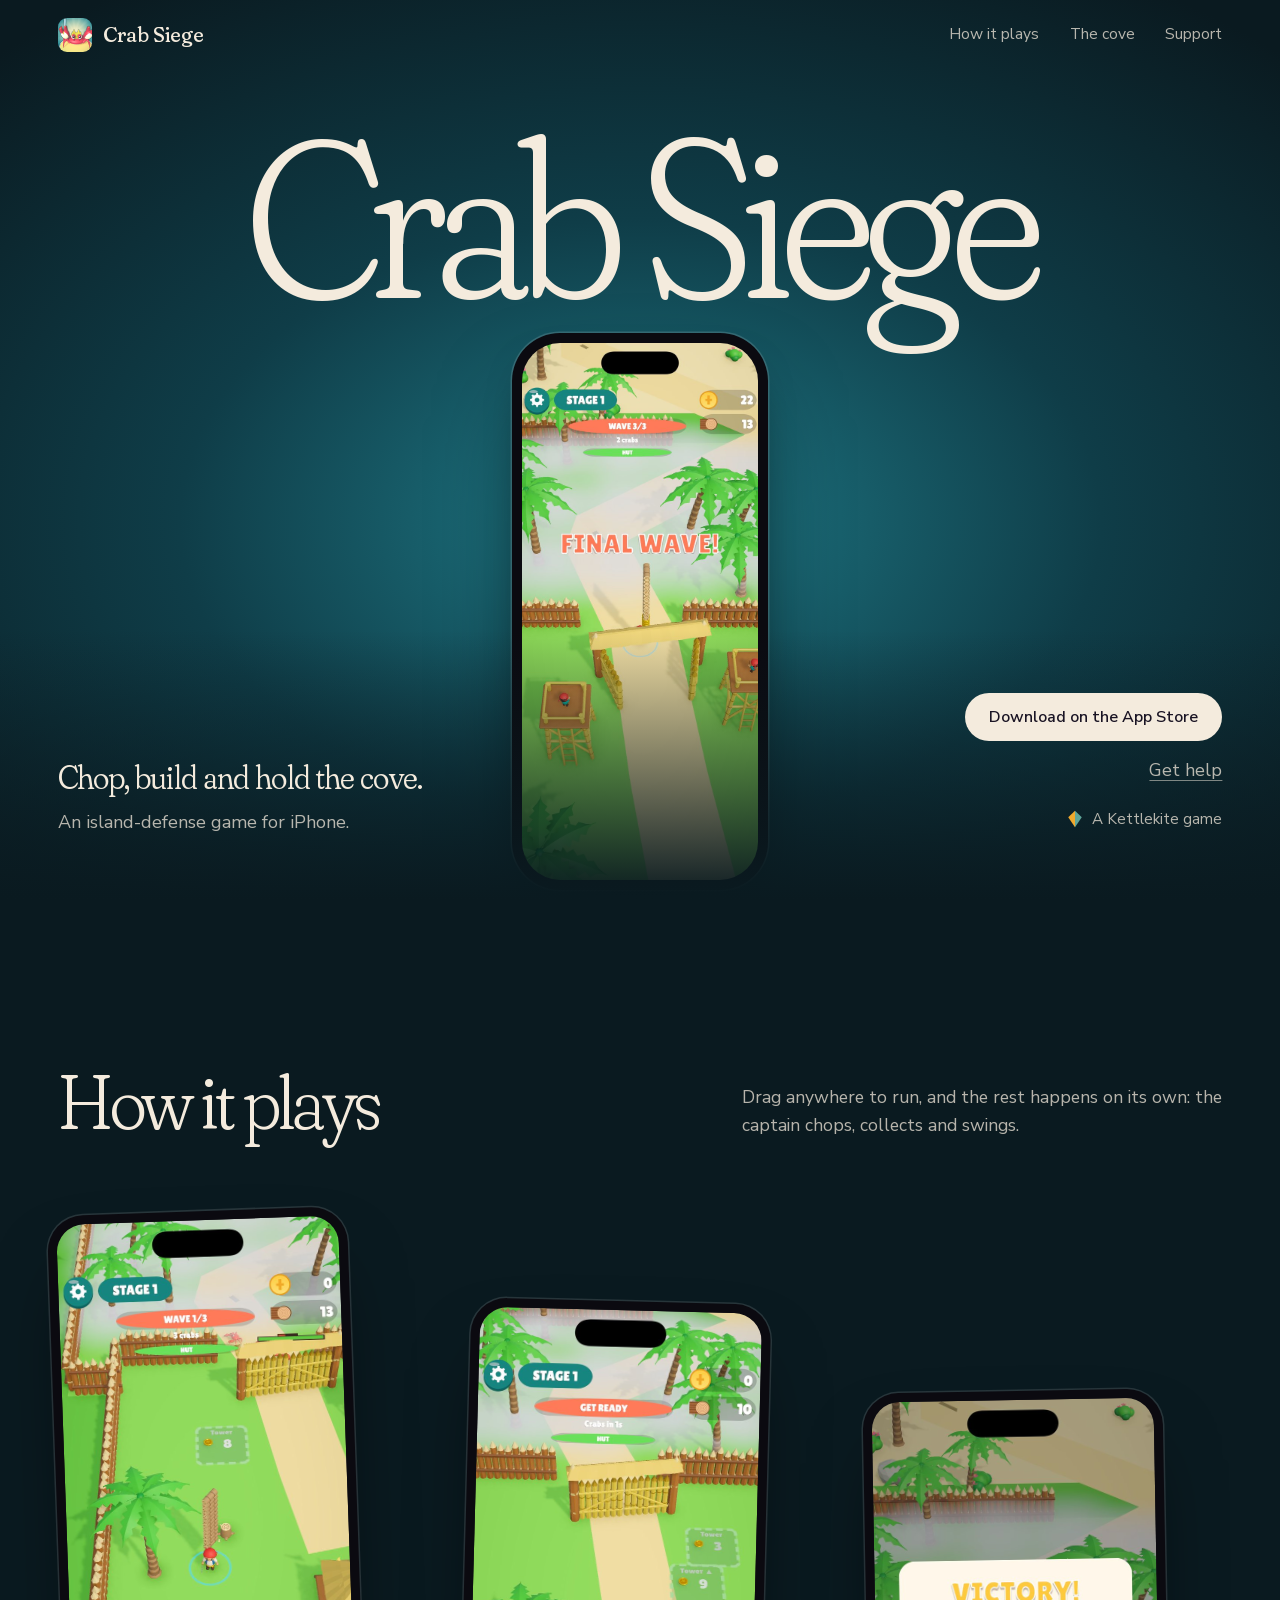
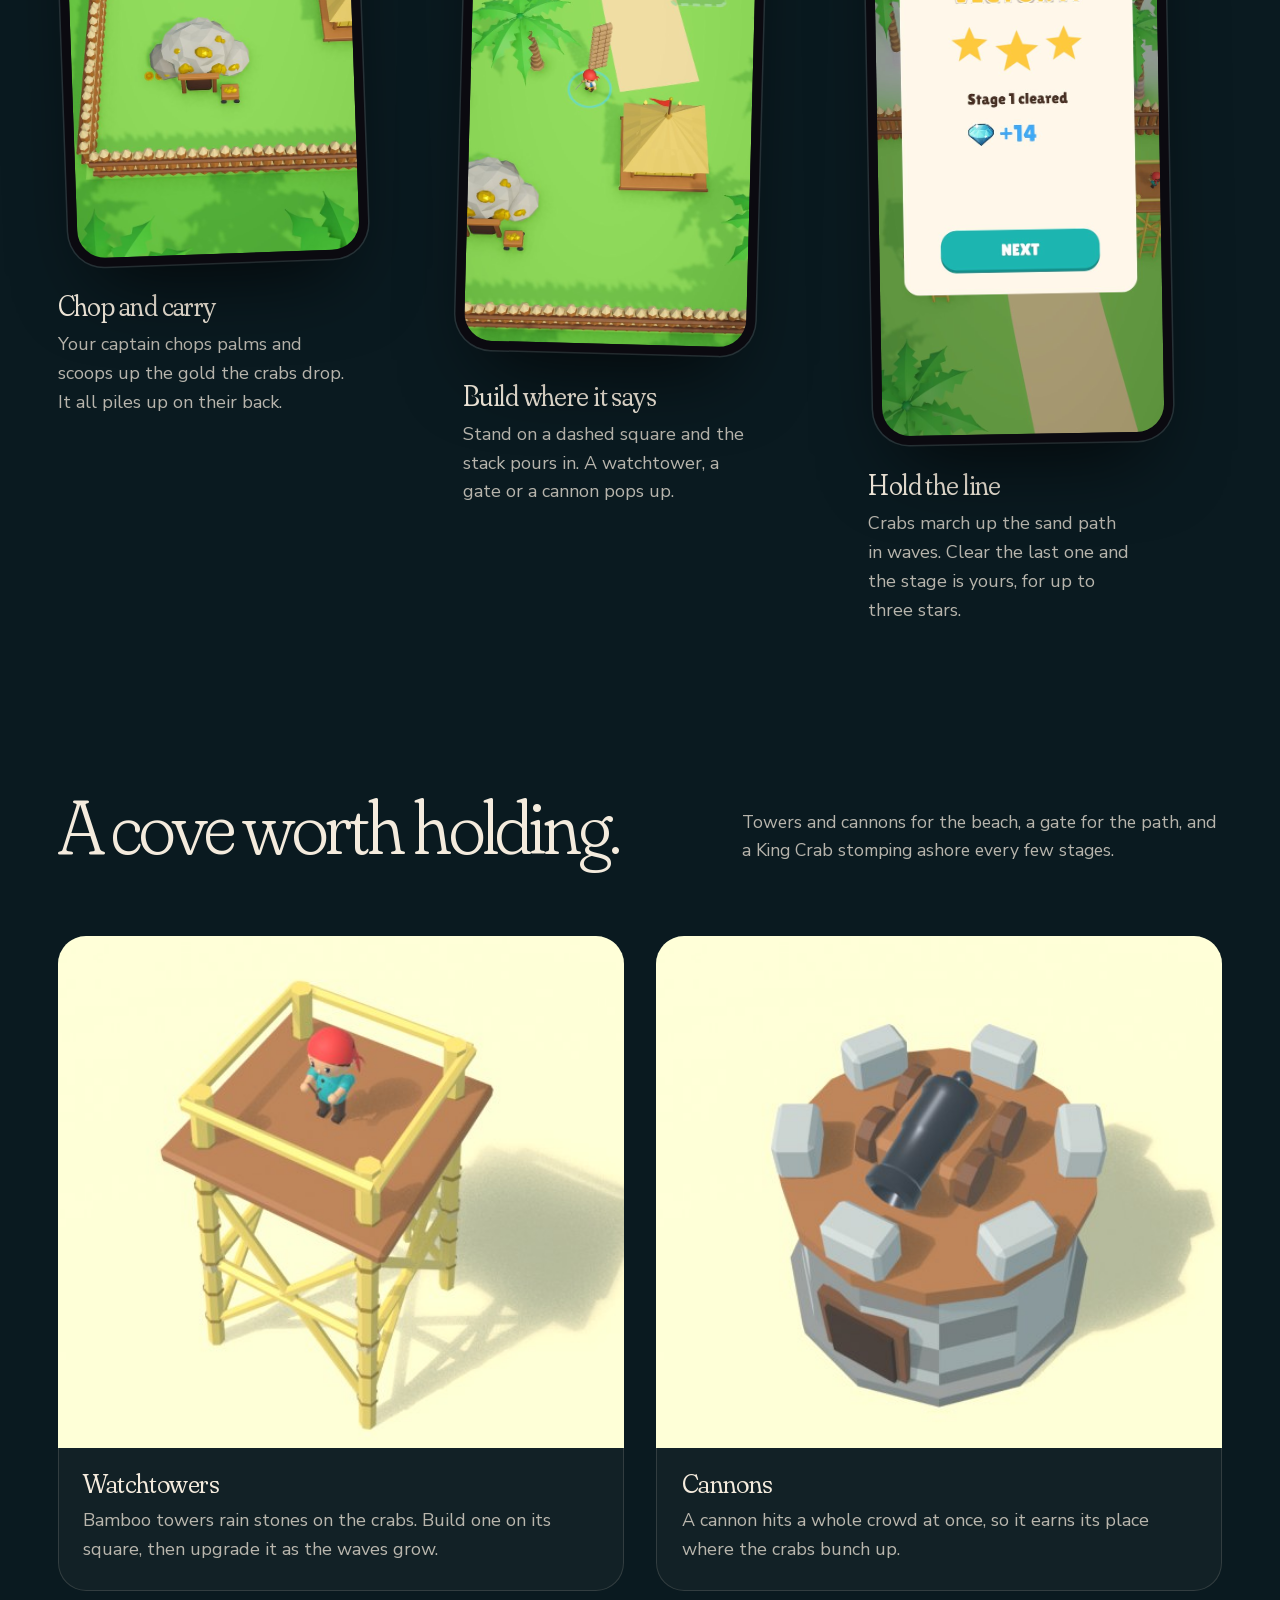
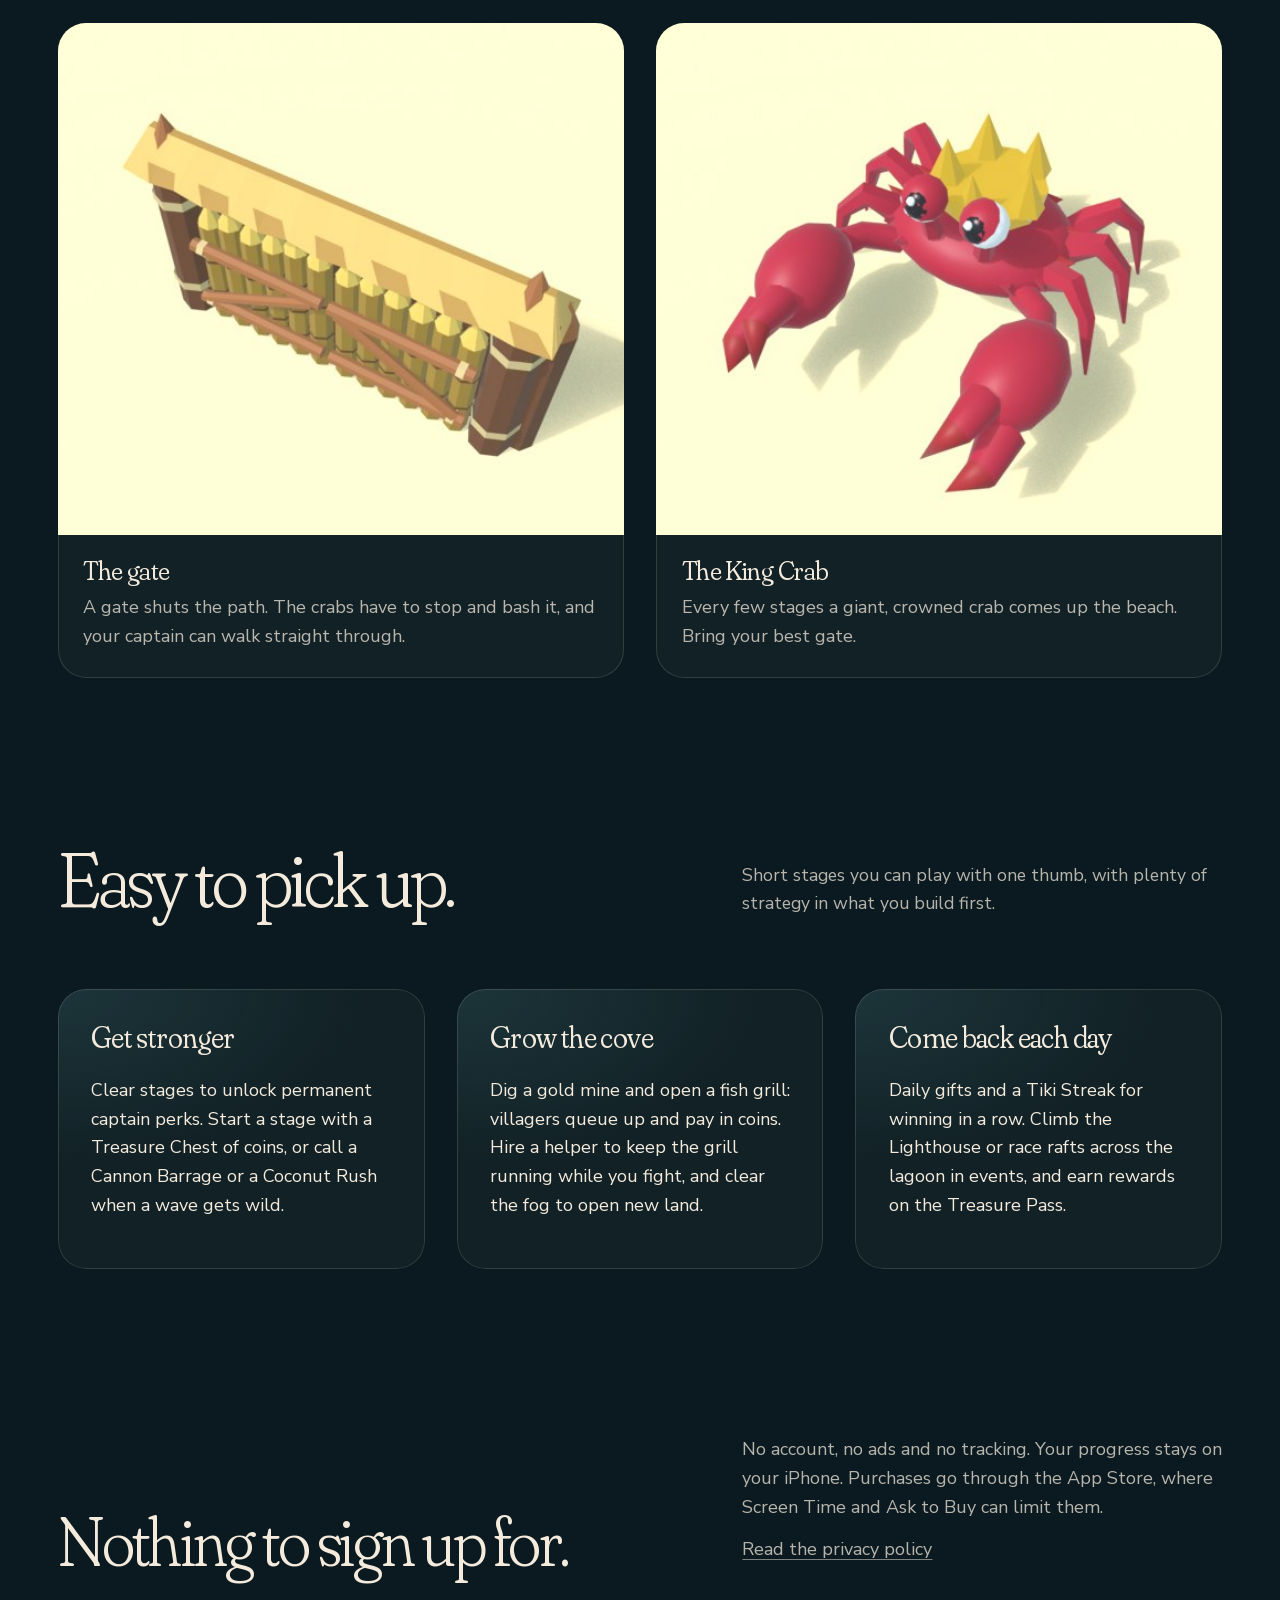
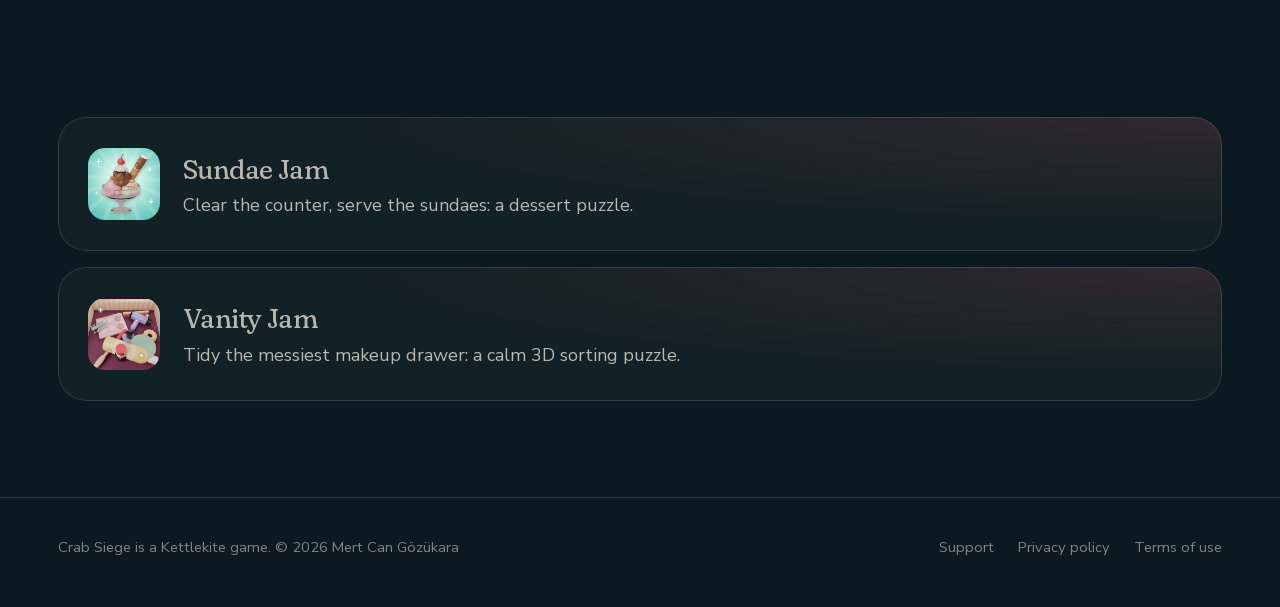
==== index.html @ c0cee67f "Crab Siege site Product page, support, privacy (Data Not Collected), terms (events and rivals, Treas" ====
<!doctype html>
<html lang="en">
<head>
<meta charset="utf-8">
<meta name="viewport" content="width=device-width, initial-scale=1, viewport-fit=cover">
<title>Crab Siege: Island Defense</title>
<meta name="description" content="Chop palms, stack gold and raise towers, gates and cannons to hold your cove against the crabs: an island-defense game for iPhone, by Kettlekite.">
<meta name="theme-color" content="#0a1a20">
<meta property="og:title" content="Crab Siege: Island Defense">
<meta property="og:description" content="Chop, build and hold the cove: an island-defense game for iPhone.">
<meta property="og:image" content="https://crabsiege.kettlekite.com/assets/media/og.jpg">
<meta name="twitter:card" content="summary_large_image">
<link rel="icon" href="/assets/icon.png" type="image/png">
<link rel="apple-touch-icon" href="/assets/icon.png">
<link rel="preload" href="/assets/fonts/fraunces-latin.woff2" as="font" type="font/woff2" crossorigin>
<link rel="stylesheet" href="/assets/fonts/fonts.css">
<link rel="stylesheet" href="/assets/kk.css">
<link rel="stylesheet" href="/assets/game.css">
<link rel="stylesheet" href="/assets/theme.css">
<style>
  /* the game's captures already carry the Dynamic Island, so the frame draws none of its own */
  .phone::before { display: none; }
  /* two sister games in one block */
  .sisters { display: grid; gap: 1rem; margin: clamp(5rem, 11vw, 9rem) 0 clamp(4rem, 8vw, 6rem); }
  .sisters .sister { margin: 0; }
</style>
</head>
<body>
<header class="bar">
  <a class="brand" href="/"><img src="/assets/icon.png" alt="" width="34" height="34">Crab Siege</a>
  <nav class="nav" aria-label="Site">
    <a href="#how">How it plays</a>
    <a href="#cove">The cove</a>
    <a href="/support">Support</a>
  </nav>
</header>

<main>
  <section class="g-hero">
    <h1 class="g-name">Crab Siege</h1>
    <div class="g-device"><div class="phone"><img src="/assets/media/hero.jpg" width="660" height="1435" alt="Stage 1 of Crab Siege: the final wave announced above a gate on the sand path, with a bamboo watchtower on each side."></div></div>
    <div class="g-copy wrap">
      <div>
        <p class="g-lede">Chop, build and hold the cove.</p>
        <p class="g-sub">An island-defense game for iPhone.</p>
      </div>
      <div class="g-cta">
        <div class="actions"><a class="btn solid" href="https://apps.apple.com/app/id6828224819">Download on the App Store</a></div>
        <a class="help" href="/support">Get help</a><br>
        <a class="studio-mark" href="https://kettlekite.com"><svg viewBox="0 0 64 64" aria-hidden="true"><path d="M32 3 L56 26 L32 61 Z" fill="#5fa59a"/><path d="M32 3 L8 26 L32 61 Z" fill="#f0a92e"/></svg>A Kettlekite game</a>
      </div>
    </div>
  </section>

  <section class="g-section wrap" id="how" aria-labelledby="how-title">
    <div class="g-head rise">
      <h2 id="how-title">How it plays</h2>
      <p>Drag anywhere to run, and the rest happens on its own: the captain chops, collects and swings.</p>
    </div>
    <ol class="beats">
      <li class="beat rise" style="--tilt:-2deg"><div class="shot"><img src="/assets/media/chop.jpg" alt="Stage 1: the captain beside a palm tree, a gold mine and a thatched hut." loading="lazy"></div>
        <h3>Chop and carry</h3><p>Your captain chops palms and scoops up the gold the crabs drop. It all piles up on their back.</p></li>
      <li class="beat rise" style="--tilt:1.5deg"><div class="shot"><img src="/assets/media/build.jpg" alt="Stage 1 before the first wave: a gate across the sand path and two dashed squares marked Tower, each with its price." loading="lazy"></div>
        <h3>Build where it says</h3><p>Stand on a dashed square and the stack pours in. A watchtower, a gate or a cannon pops up.</p></li>
      <li class="beat rise" style="--tilt:-1deg"><div class="shot"><img src="/assets/media/win.jpg" alt="Victory card: three stars, Stage 1 cleared, and the gems earned." loading="lazy"></div>
        <h3>Hold the line</h3><p>Crabs march up the sand path in waves. Clear the last one and the stage is yours, for up to three stars.</p></li>
    </ol>
  </section>

  <section class="g-section wrap" id="cove" aria-labelledby="cove-title">
    <div class="g-head rise">
      <h2 id="cove-title">A cove worth holding.</h2>
      <p>Towers and cannons for the beach, a gate for the path, and a King Crab stomping ashore every few stages.</p>
    </div>
    <div class="tricks">
      <article class="trick rise"><img src="/assets/media/watchtower.jpg" alt="A bamboo watchtower with the captain on its platform." width="512" height="512" loading="lazy">
        <div><h3>Watchtowers</h3><p>Bamboo towers rain stones on the crabs. Build one on its square, then upgrade it as the waves grow.</p></div></article>
      <article class="trick rise"><img src="/assets/media/cannon.jpg" alt="A round stone tower with a black cannon on top." width="512" height="512" loading="lazy">
        <div><h3>Cannons</h3><p>A cannon hits a whole crowd at once, so it earns its place where the crabs bunch up.</p></div></article>
      <article class="trick rise"><img src="/assets/media/gate.jpg" alt="A bamboo gate with a thatched top." width="512" height="512" loading="lazy">
        <div><h3>The gate</h3><p>A gate shuts the path. The crabs have to stop and bash it, and your captain can walk straight through.</p></div></article>
      <article class="trick rise"><img src="/assets/media/kingcrab.jpg" alt="A giant red crab with a golden crown and two huge claws." width="512" height="512" loading="lazy">
        <div><h3>The King Crab</h3><p>Every few stages a giant, crowned crab comes up the beach. Bring your best gate.</p></div></article>
    </div>
  </section>

  <section class="g-section wrap" aria-labelledby="more-title">
    <div class="g-head rise">
      <h2 id="more-title">Easy to pick up.</h2>
      <p>Short stages you can play with one thumb, with plenty of strategy in what you build first.</p>
    </div>
    <div class="shelf">
      <section class="rise" aria-labelledby="more-strong"><h3 id="more-strong">Get stronger</h3>
        <p>Clear stages to unlock permanent captain perks. Start a stage with a Treasure Chest of coins, or call a Cannon Barrage or a Coconut Rush when a wave gets wild.</p></section>
      <section class="rise" aria-labelledby="more-grow"><h3 id="more-grow">Grow the cove</h3>
        <p>Dig a gold mine and open a fish grill: villagers queue up and pay in coins. Hire a helper to keep the grill running while you fight, and clear the fog to open new land.</p></section>
      <section class="rise" aria-labelledby="more-back"><h3 id="more-back">Come back each day</h3>
        <p>Daily gifts and a Tiki Streak for winning in a row. Climb the Lighthouse or race rafts across the lagoon in events, and earn rewards on the Treasure Pass.</p></section>
    </div>
  </section>

  <section class="g-section wrap" aria-labelledby="calm-title">
    <div class="calm rise">
      <h2 id="calm-title">Nothing to sign up for.</h2>
      <div>
        <p>No account, no ads and no tracking. Your progress stays on your iPhone. Purchases go through the App Store, where Screen Time and Ask to Buy can limit them.</p>
        <p><a href="/privacy">Read the privacy policy</a></p>
      </div>
    </div>
    <div class="sisters">
      <a class="sister rise" href="https://sundaejam.kettlekite.com">
        <img src="/assets/media/sundae-icon.png" alt="" width="72" height="72">
        <span><strong>Sundae Jam</strong><span>Clear the counter, serve the sundaes: a dessert puzzle.</span></span>
      </a>
      <a class="sister rise" href="https://vanityjam.kettlekite.com">
        <img src="/assets/media/vanity-icon.png" alt="" width="72" height="72">
        <span><strong>Vanity Jam</strong><span>Tidy the messiest makeup drawer: a calm 3D sorting puzzle.</span></span>
      </a>
    </div>
  </section>
</main>

<footer class="foot">
  <div class="wrap">
    <p>Crab Siege is a <a href="https://kettlekite.com">Kettlekite</a> game. © 2026 Mert Can Gözükara</p>
    <ul>
      <li><a href="/support">Support</a></li>
      <li><a href="/privacy">Privacy policy</a></li>
      <li><a href="/terms">Terms of use</a></li>
    </ul>
  </div>
</footer>
<script src="/assets/game.js" defer></script>
</body>
</html>
---- assets/fonts/fonts.css ----
/* Fraunces and Nunito Sans (SIL Open Font License 1.1), self-hosted so no visitor request leaves kettlekite.com. */
@font-face { font-family: "Fraunces"; font-style: normal; font-weight: 100 900; font-display: swap; src: url("/assets/fonts/fraunces-latin-ext.woff2") format("woff2"); unicode-range: U+0100-02BA, U+02BD-02C5, U+02C7-02CC, U+02CE-02D7, U+02DD-02FF, U+0304, U+0308, U+0329, U+1D00-1DBF, U+1E00-1E9F, U+1EF2-1EFF, U+2020, U+20A0-20AB, U+20AD-20C4, U+2113, U+2C60-2C7F, U+A720-A7FF; }
@font-face { font-family: "Fraunces"; font-style: normal; font-weight: 100 900; font-display: swap; src: url("/assets/fonts/fraunces-latin.woff2") format("woff2"); unicode-range: U+0000-00FF, U+0131, U+0152-0153, U+02BB-02BC, U+02C6, U+02DA, U+02DC, U+0304, U+0308, U+0329, U+2000-206F, U+20AC, U+2122, U+2191, U+2193, U+2212, U+2215, U+FEFF, U+FFFD; }
@font-face { font-family: "Nunito Sans"; font-style: normal; font-weight: 400 800; font-display: swap; src: url("/assets/fonts/nunito-sans-latin-ext.woff2") format("woff2"); unicode-range: U+0100-02BA, U+02BD-02C5, U+02C7-02CC, U+02CE-02D7, U+02DD-02FF, U+0304, U+0308, U+0329, U+1D00-1DBF, U+1E00-1E9F, U+1EF2-1EFF, U+2020, U+20A0-20AB, U+20AD-20C4, U+2113, U+2C60-2C7F, U+A720-A7FF; }
@font-face { font-family: "Nunito Sans"; font-style: normal; font-weight: 400 800; font-display: swap; src: url("/assets/fonts/nunito-sans-latin.woff2") format("woff2"); unicode-range: U+0000-00FF, U+0131, U+0152-0153, U+02BB-02BC, U+02C6, U+02DA, U+02DC, U+0304, U+0308, U+0329, U+2000-206F, U+20AC, U+2122, U+2191, U+2193, U+2212, U+2215, U+FEFF, U+FFFD; }
---- assets/kk.css ----
/* Kettlekite shared base: the sky at the hour the kettle goes on. Night and dusk for the ground,
   ivory for the words, the kite's gold and teal only on the kite itself. Every Kettlekite site
   copies this file (scripts/sync-shared.sh); a game site sets its own colours in theme.css. */
:root {
  --night: #0d0f22;
  --dusk: #1d2150;
  --dusk-2: #2d2a5c;
  --plum: #57405f;
  --ember: #e9a06b;
  --ivory: #f4ebdd;
  --ivory-2: rgba(244, 235, 221, 0.74);
  --ivory-3: rgba(244, 235, 221, 0.5);
  --line: rgba(244, 235, 221, 0.14);
  --gold: #f0a92e;
  --teal: #5fa59a;
  --bg: var(--night);
  --ink: #1a1424; /* type on ivory */
  --display: "Fraunces", "Iowan Old Style", "Palatino", Georgia, serif;
  --body: "Nunito Sans", ui-rounded, system-ui, sans-serif;
  --gutter: clamp(1.25rem, 4.5vw, 4rem);
  --max: 92rem;
  --measure: 38rem;
  --ease: cubic-bezier(0.22, 1, 0.36, 1);
}

*, *::before, *::after { box-sizing: border-box; }
html { -webkit-text-size-adjust: 100%; text-size-adjust: 100%; color-scheme: dark; scroll-behavior: smooth; }
body {
  margin: 0;
  min-height: 100vh;
  font: 400 1.125rem/1.6 var(--body);
  color: var(--ivory);
  background: var(--bg);
  overflow-x: clip;
  -webkit-font-smoothing: antialiased;
}
img, svg, video { display: block; max-width: 100%; }
a { color: inherit; text-decoration-thickness: 1px; text-underline-offset: 0.22em; text-decoration-color: var(--ivory-3); }
a:hover { text-decoration-color: currentColor; }
:focus-visible { outline: 2px solid var(--ivory); outline-offset: 4px; border-radius: 6px; }
h1, h2, h3 { margin: 0; font-family: var(--display); font-weight: 340; line-height: 1.02; letter-spacing: -0.02em; text-wrap: balance; font-variation-settings: "opsz" 144; }
p { margin: 0 0 1rem; text-wrap: pretty; }
.wrap { width: 100%; max-width: var(--max); margin: 0 auto; padding: 0 var(--gutter); }
.quiet { color: var(--ivory-3); font-size: 0.95rem; }
.sr { position: absolute; width: 1px; height: 1px; overflow: hidden; clip: rect(0 0 0 0); white-space: nowrap; }

/* Top bar. Fixed over the page; it gains a veil once the page has scrolled. */
.bar {
  position: fixed; inset: 0 0 auto 0; z-index: 50;
  display: flex; align-items: center; justify-content: space-between; gap: 1rem;
  padding: 1.1rem var(--gutter);
  transition: background 0.5s var(--ease), padding 0.5s var(--ease);
}
/* long pages have no script to veil the bar, so it is veiled from the start */
.bar.veiled, body:has(.doc) .bar { background: color-mix(in srgb, var(--bg) 78%, transparent); backdrop-filter: blur(14px); -webkit-backdrop-filter: blur(14px); padding-top: 0.75rem; padding-bottom: 0.75rem; }
.brand { display: inline-flex; align-items: center; gap: 0.7rem; text-decoration: none; font-family: var(--display); font-weight: 450; font-size: 1.3rem; letter-spacing: -0.01em; font-variation-settings: "opsz" 48; }
.brand img { width: 34px; height: 34px; border-radius: 9px; }
.brand .kite { width: 22px; height: 22px; }
.nav { display: flex; gap: clamp(1rem, 2.4vw, 2.2rem); font-size: 0.98rem; color: var(--ivory-2); }
.nav a { text-decoration: none; }
.nav a:hover { color: var(--ivory); }

/* Buttons: one solid ivory pill per view, everything else outlined or a plain link */
.btn {
  display: inline-flex; align-items: center; justify-content: center; gap: 0.55rem;
  min-height: 3rem; padding: 0.8rem 1.5rem; border-radius: 999px;
  font: 600 1rem/1 var(--body); text-decoration: none; white-space: nowrap;
  transition: background 0.3s var(--ease), color 0.3s var(--ease), box-shadow 0.3s var(--ease), transform 0.3s var(--ease);
}
.btn.solid { background: var(--ivory); color: var(--ink); }
.btn.solid:hover { background: #fff8ee; transform: translateY(-1px); }
.btn.line { color: var(--ivory); box-shadow: inset 0 0 0 1px var(--ivory-3); }
.btn.line:hover { box-shadow: inset 0 0 0 1px var(--ivory); }
.btn.soon { color: var(--ivory-2); box-shadow: inset 0 0 0 1px var(--line); cursor: default; }

/* Long-form pages: privacy, terms, support */
.doc { max-width: var(--measure); padding-top: clamp(7rem, 14vw, 10rem); padding-bottom: 3rem; }
.doc h1 { font-size: clamp(2.6rem, 6vw, 4rem); margin-bottom: 0.8rem; }
.doc h2 { font-size: 1.6rem; margin: 2.6rem 0 0.6rem; font-weight: 400; }
.doc h3 { font-family: var(--body); font-size: 1.05rem; font-weight: 700; letter-spacing: 0; margin: 1.6rem 0 0.35rem; }
.doc p, .doc li { color: var(--ivory-2); }
.doc .quiet { margin-bottom: 2rem; }
.doc a { text-decoration-color: var(--ivory-3); }

/* Footer */
.foot { position: relative; border-top: 1px solid var(--line); padding: 2.4rem 0 3rem; font-size: 0.92rem; color: var(--ivory-3); }
.foot .wrap { display: flex; flex-wrap: wrap; justify-content: space-between; gap: 1rem 2.5rem; }
.foot p { margin: 0; }
.foot ul { list-style: none; margin: 0; padding: 0; display: flex; flex-wrap: wrap; gap: 0.4rem 1.5rem; }
.foot a { text-decoration: none; }
.foot a:hover { color: var(--ivory); }

/* Phone frame for real screen recordings */
.phone {
  position: relative; width: min(300px, 64vw); aspect-ratio: 496 / 1080;
  padding: 10px; border-radius: 48px; background: #0b0a10;
  box-shadow: 0 0 0 1.5px rgba(255, 255, 255, 0.14), 0 50px 100px -30px rgba(0, 0, 0, 0.7), 0 20px 40px -20px rgba(0, 0, 0, 0.5);
}
.phone::before { content: ""; position: absolute; z-index: 2; top: 20px; left: 50%; width: 28%; height: 22px; border-radius: 99px; background: #0b0a10; transform: translateX(-50%); }
.phone video, .phone img { width: 100%; height: 100%; object-fit: cover; border-radius: 38px; background: #222; }

/* Reveal on scroll: home.js / game.js add .in when an element enters the view */
.rise { opacity: 0; transform: translateY(2.2rem); transition: opacity 1.1s var(--ease), transform 1.1s var(--ease); }
.rise.in { opacity: 1; transform: none; }

@media (max-width: 760px) {
  .nav { gap: 1rem; font-size: 0.92rem; }
  .nav:has(a:not([href^="#"])) a[href^="#"] { display: none; } /* game sites keep Support on phones */
  .brand { font-size: 1.15rem; }
}
@media (prefers-reduced-motion: reduce) {
  html { scroll-behavior: auto; }
  *, *::before, *::after { animation: none !important; transition: none !important; }
  .rise { opacity: 1; transform: none; }
}
---- assets/game.css ----
/* A Kettlekite game site: the game's name behind a live phone, how it plays, its pieces, its levels.
   Shared by every game site (scripts/sync-shared.sh); colours come from the site's theme.css:
   --bg (ground), --hero-1 / --hero-2 (the hero's light), --glow, --tint (cards), --accent. */

/* ——— Hero ——— */
.g-hero { position: relative; min-height: 100svh; overflow: hidden; isolation: isolate; background: radial-gradient(75% 70% at 50% 58%, var(--hero-1) 0%, var(--hero-2) 48%, var(--bg) 100%); }
.g-hero::after { content: ""; position: absolute; inset: auto 0 0 0; height: 30%; background: linear-gradient(0deg, var(--bg), transparent); z-index: 3; pointer-events: none; }
.g-name {
  position: absolute; left: 0; right: 0; top: clamp(5.5rem, 14vh, 9rem); z-index: 0; margin: 0; text-align: center;
  font-weight: 300; font-size: clamp(4.6rem, 17.5vw, 20rem); line-height: 0.82; letter-spacing: -0.05em; white-space: nowrap;
  color: var(--ivory); transform: translateY(calc(var(--hp, 0) * -12vh));
}
.g-scene { position: absolute; inset: 0; z-index: 1; }
.g-scene .float {
  position: absolute; left: var(--x); top: var(--y); width: var(--w); height: auto;
  transform: translate3d(calc(var(--mx, 0) * var(--d) * -26px), calc(var(--hp, 0) * var(--d) * -30vh), 0) rotate(var(--r));
  filter: drop-shadow(0 26px 34px rgba(8, 4, 10, 0.42));
  animation: bob calc(5s + var(--d) * 2s) ease-in-out infinite alternate; animation-delay: calc(var(--d) * -1.7s);
}
@keyframes bob { from { translate: 0 -0.6rem; } to { translate: 0 0.6rem; } }
.g-device { position: absolute; z-index: 2; left: 50%; top: clamp(13rem, 37vh, 22rem); transform: translate(-50%, calc(var(--hp, 0) * -8vh)); }
.g-device .phone { width: clamp(230px, 20vw, 320px); }
.g-copy {
  position: relative; z-index: 4; min-height: 100svh; display: grid; grid-template-columns: minmax(0, 24rem) 1fr minmax(0, 20rem);
  align-items: end; gap: 2rem; padding-bottom: clamp(2.5rem, 7vh, 4.5rem);
}
.g-lede { font-family: var(--display); font-weight: 340; font-size: clamp(1.8rem, 2.6vw, 2.6rem); line-height: 1.08; letter-spacing: -0.02em; margin-bottom: 0.8rem; font-variation-settings: "opsz" 96; }
.g-sub { color: var(--ivory-2); margin: 0; }
.g-cta { grid-column: 3; justify-self: end; text-align: right; }
.g-cta .actions { justify-content: flex-end; margin-top: 0; }
.g-cta .help { display: inline-block; margin-top: 0.9rem; color: var(--ivory-2); }
.studio-mark { display: inline-flex; align-items: center; gap: 0.5rem; margin-top: 1.4rem; color: var(--ivory-2); text-decoration: none; font-size: 0.95rem; }
.studio-mark svg { width: 18px; height: 18px; }
.studio-mark:hover { color: var(--ivory); }

/* ——— Section heads ——— */
.g-section { padding-top: clamp(6rem, 13vw, 11rem); }
.g-head { display: grid; grid-template-columns: minmax(0, 1fr) minmax(0, 30rem); gap: 1.5rem 4rem; align-items: end; margin-bottom: clamp(2.5rem, 6vw, 4.5rem); }
.g-head h2 { font-size: clamp(2.8rem, 6vw, 6rem); font-weight: 300; letter-spacing: -0.04em; line-height: 0.95; }
.g-head p { color: var(--ivory-2); margin: 0; font-size: 1.1rem; }

/* ——— How it plays: three moments, each a screen ——— */
.beats { list-style: none; margin: 0; padding: 0; display: grid; grid-template-columns: repeat(3, minmax(0, 1fr)); gap: clamp(1.5rem, 4vw, 4rem); }
.beat:nth-child(2) { margin-top: clamp(2rem, 7vw, 6rem); }
.beat:nth-child(3) { margin-top: clamp(4rem, 14vw, 12rem); }
.beat .shot { width: min(100%, 300px); aspect-ratio: 1320 / 2868; border-radius: 36px; padding: 9px; background: #0b0a10; box-shadow: 0 0 0 1.5px rgba(255, 255, 255, 0.12), 0 40px 80px -30px rgba(0, 0, 0, 0.75); transform: rotate(var(--tilt, 0deg)); }
.beat .shot img { width: 100%; height: 100%; object-fit: cover; border-radius: 28px; }
.beat h3 { font-size: clamp(1.6rem, 2.2vw, 2.1rem); font-weight: 350; margin: 1.8rem 0 0.6rem; letter-spacing: -0.02em; }
.beat p { color: var(--ivory-2); max-width: 26ch; margin: 0; }

/* ——— The pieces ——— */
.shelf { display: grid; grid-template-columns: repeat(3, minmax(0, 1fr)); gap: clamp(1rem, 2.5vw, 2rem); }
.shelf section { border-radius: 28px; padding: clamp(1.4rem, 2.6vw, 2.2rem); background: radial-gradient(120% 90% at 0% 0%, var(--tint), transparent 70%), rgba(244, 235, 221, 0.03); box-shadow: inset 0 0 0 1px var(--line); }
.shelf h3 { font-size: 1.9rem; font-weight: 350; margin-bottom: 1.4rem; letter-spacing: -0.02em; }
.items { list-style: none; margin: 0; padding: 0; display: grid; grid-template-columns: repeat(2, minmax(0, 1fr)); gap: 1.2rem 1rem; }
.items li { display: grid; justify-items: center; gap: 0.5rem; text-align: center; font-size: 0.92rem; color: var(--ivory-2); }
.items img { height: clamp(84px, 9vw, 130px); width: auto; max-width: 100%; object-fit: contain; filter: drop-shadow(0 16px 20px rgba(0, 0, 0, 0.35)); transition: transform 0.7s var(--ease); }
.items li:hover img { transform: translateY(-6px) rotate(-4deg) scale(1.05); }

/* tricks: four boards, two by two */
.tricks { display: grid; grid-template-columns: repeat(2, minmax(0, 1fr)); gap: clamp(1rem, 2.5vw, 2rem); }
.trick { border-radius: 28px; overflow: hidden; background: rgba(244, 235, 221, 0.03); box-shadow: inset 0 0 0 1px var(--line); }
.trick img { width: 100%; aspect-ratio: 1 / 1; object-fit: cover; }
.trick div { padding: 1.4rem 1.6rem 1.7rem; }
.trick h3 { font-size: 1.7rem; font-weight: 350; margin-bottom: 0.5rem; letter-spacing: -0.02em; }
.trick p { color: var(--ivory-2); margin: 0; }
/* one row on wide screens: wide desserts (a banana, a chocolate bar) shrink with the rest rather than wrap */
.orders { display: flex; align-items: flex-end; justify-content: center; gap: clamp(0.4rem, 2vw, 2.2rem); margin-top: clamp(3rem, 7vw, 5rem); }
.orders img { flex: 0 1 auto; min-width: 0; height: auto; max-height: clamp(70px, 9vw, 150px); filter: drop-shadow(0 18px 22px rgba(0, 0, 0, 0.4)); }
.orders img:nth-child(odd) { transform: translateY(-0.8rem) rotate(-6deg); }
.orders img:nth-child(even) { transform: rotate(5deg); }

/* ——— Levels: a strip of screens that slides as the page scrolls ——— */
.levels { overflow: hidden; padding-bottom: 1rem; }
.strip { display: flex; gap: clamp(1rem, 2vw, 1.8rem); width: max-content; padding: 0 var(--gutter); transform: translateX(calc(var(--sp, 0) * -1 * var(--travel, 0px))); }
.strip figure { margin: 0; width: clamp(170px, 17vw, 260px); aspect-ratio: 1320 / 2868; border-radius: 30px; padding: 8px; background: #0b0a10; box-shadow: 0 0 0 1.5px rgba(255, 255, 255, 0.1), 0 30px 60px -25px rgba(0, 0, 0, 0.7); flex: none; }
.strip figure:nth-child(even) { margin-top: 3rem; }
.strip img { width: 100%; height: 100%; object-fit: cover; border-radius: 23px; }

/* ——— Calm, and the sister game ——— */
.calm { display: grid; grid-template-columns: minmax(0, 1fr) minmax(0, 30rem); gap: 1.5rem 4rem; align-items: end; }
.calm h2 { font-size: clamp(2.6rem, 5.4vw, 5.4rem); font-weight: 300; letter-spacing: -0.04em; line-height: 0.98; }
.calm p { color: var(--ivory-2); margin: 0 0 0.8rem; }
.sister { display: flex; align-items: center; gap: 1.4rem; margin: clamp(5rem, 11vw, 9rem) 0 clamp(4rem, 8vw, 6rem); padding: clamp(1.2rem, 2.4vw, 2rem); border-radius: 28px; text-decoration: none; background: radial-gradient(110% 120% at 100% 0%, var(--sister-tint, rgba(255, 255, 255, 0.06)), transparent 70%), rgba(244, 235, 221, 0.03); box-shadow: inset 0 0 0 1px var(--line); transition: box-shadow 0.4s var(--ease); }
.sister:hover { box-shadow: inset 0 0 0 1px var(--ivory-3); }
.sister img { width: 72px; height: 72px; border-radius: 17px; }
.sister strong { display: block; font-family: var(--display); font-weight: 400; font-size: 1.7rem; letter-spacing: -0.02em; }
.sister span { color: var(--ivory-2); }

@media (max-width: 860px) {
  .orders { flex-wrap: wrap; }
  .orders img { flex: none; height: clamp(70px, 9vw, 150px); max-height: none; }
  .g-name { top: 5.2rem; font-size: 19vw; }
  .g-device { top: 9.6rem; }
  .g-device .phone { width: min(52vw, 230px); }
  .g-copy { grid-template-columns: 1fr; align-content: end; min-height: 0; padding-top: calc(9.6rem + min(52vw, 230px) * 2.18 + 1.5rem); }
  .g-cta { grid-column: 1; justify-self: start; text-align: left; }
  .g-cta .actions { justify-content: flex-start; }
  .g-head, .calm { grid-template-columns: 1fr; }
  .beats { grid-template-columns: 1fr; gap: 3.5rem; }
  .beat:nth-child(n) { margin-top: 0; }
  .beat .shot { width: min(72vw, 280px); }
  .shelf { grid-template-columns: 1fr; }
  .tricks { grid-template-columns: 1fr; }
  .g-scene .float { width: calc(var(--w) * 1.6); }
}
@media (prefers-reduced-motion: reduce) {
  .g-scene .float { animation: none; }
  .strip { transform: none; overflow-x: auto; }
}
---- assets/theme.css ----
/* Crab Siege: the cove at dusk. The deep teal of the icon's water, the crabs' coral red in the glow, warm sand for the
   accent. Only colours live here; layout comes from the shared kk.css and game.css (synced from kettlekite-site). */
:root {
  --bg: #0a1a20;
  --hero-1: #1f7b88;
  --hero-2: #0f3d48;
  --glow: rgba(232, 84, 102, 0.28);
  --tint: rgba(110, 200, 205, 0.12);
  --sister-tint: rgba(232, 84, 102, 0.14);
  --accent: #f3d98a;
}
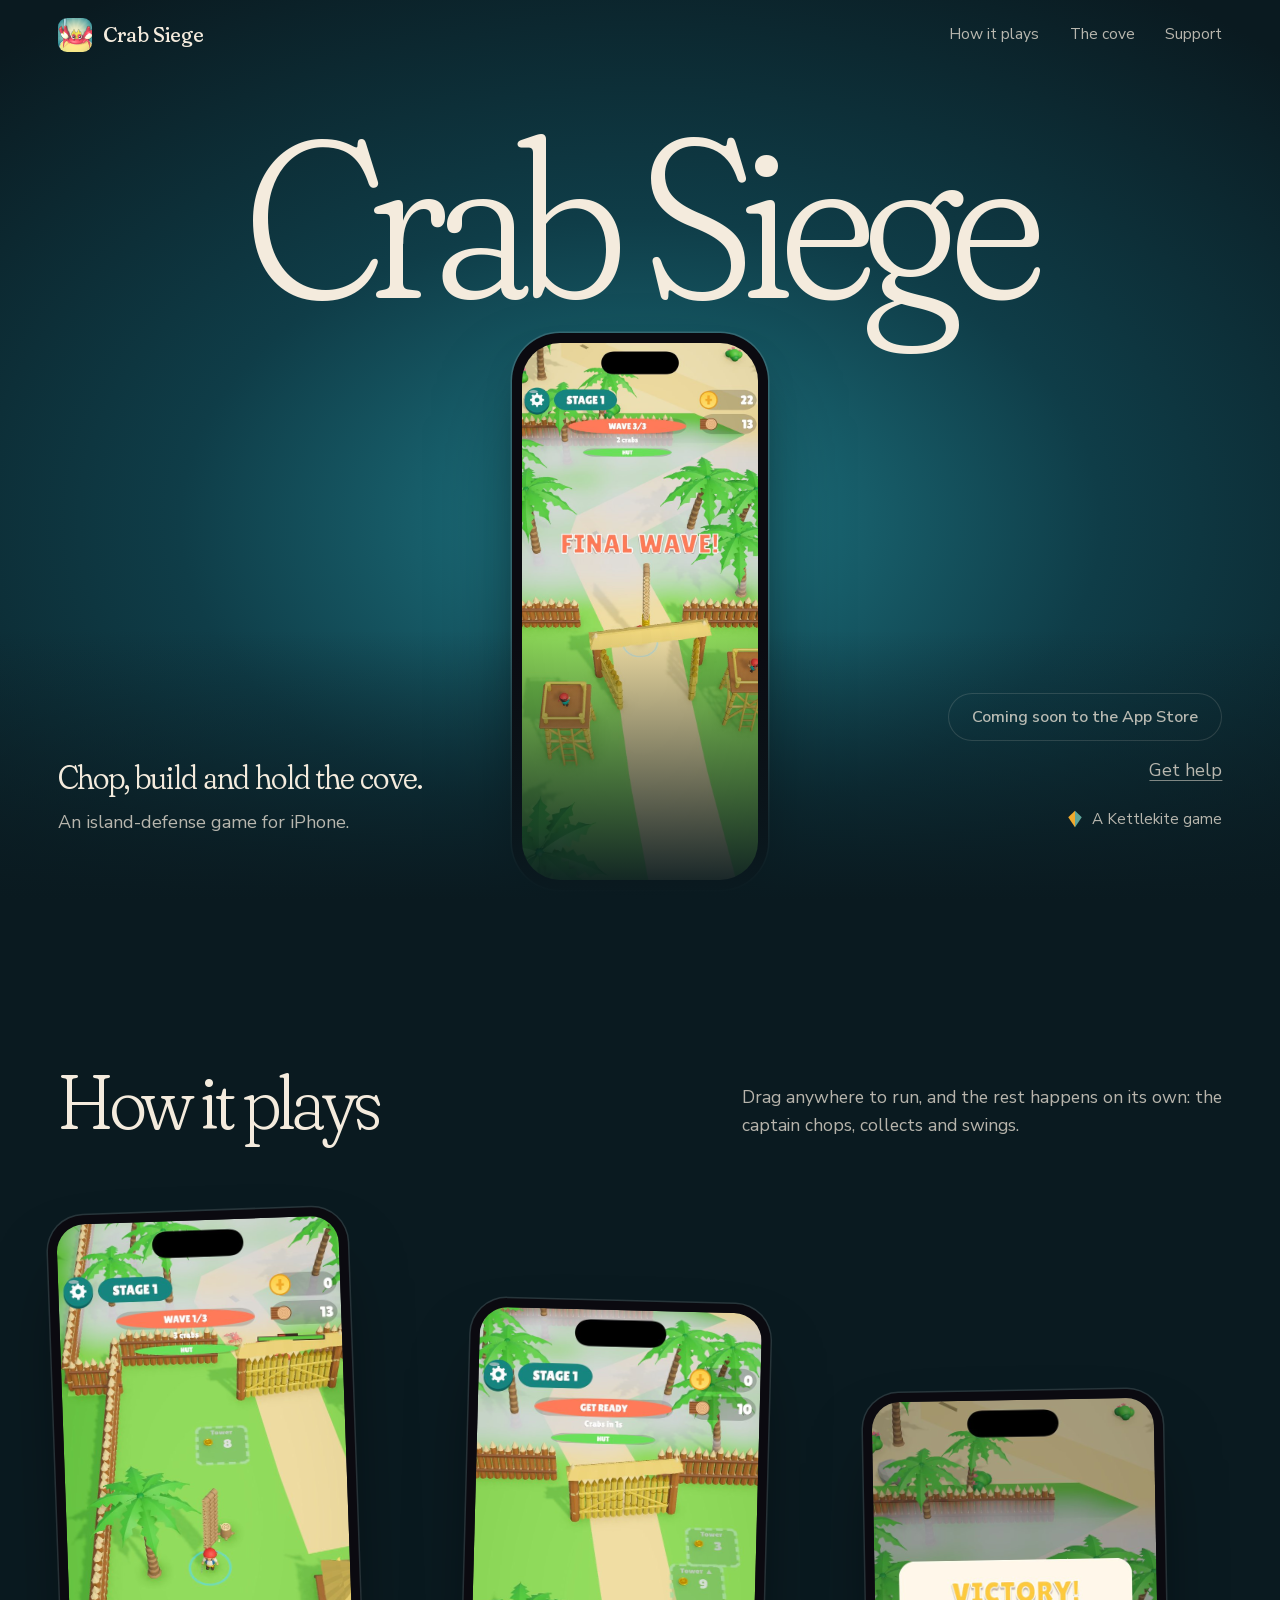
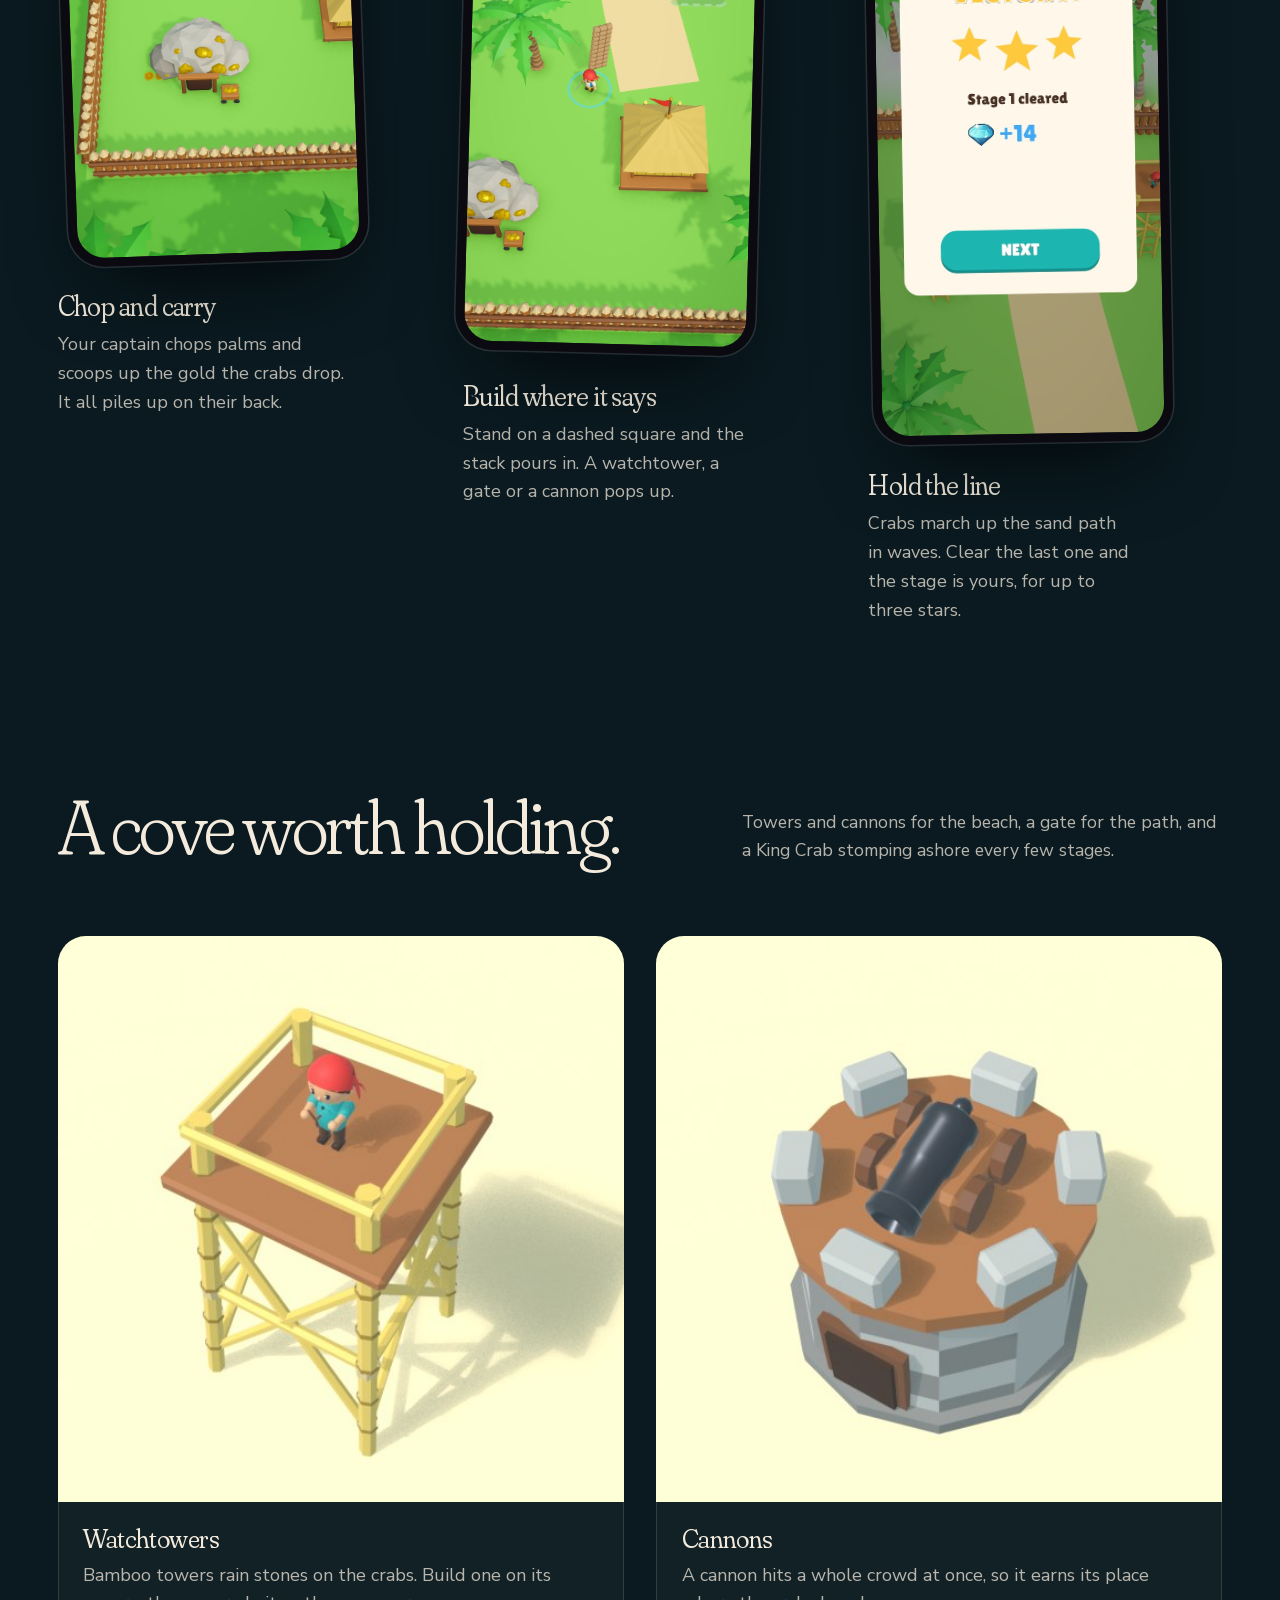
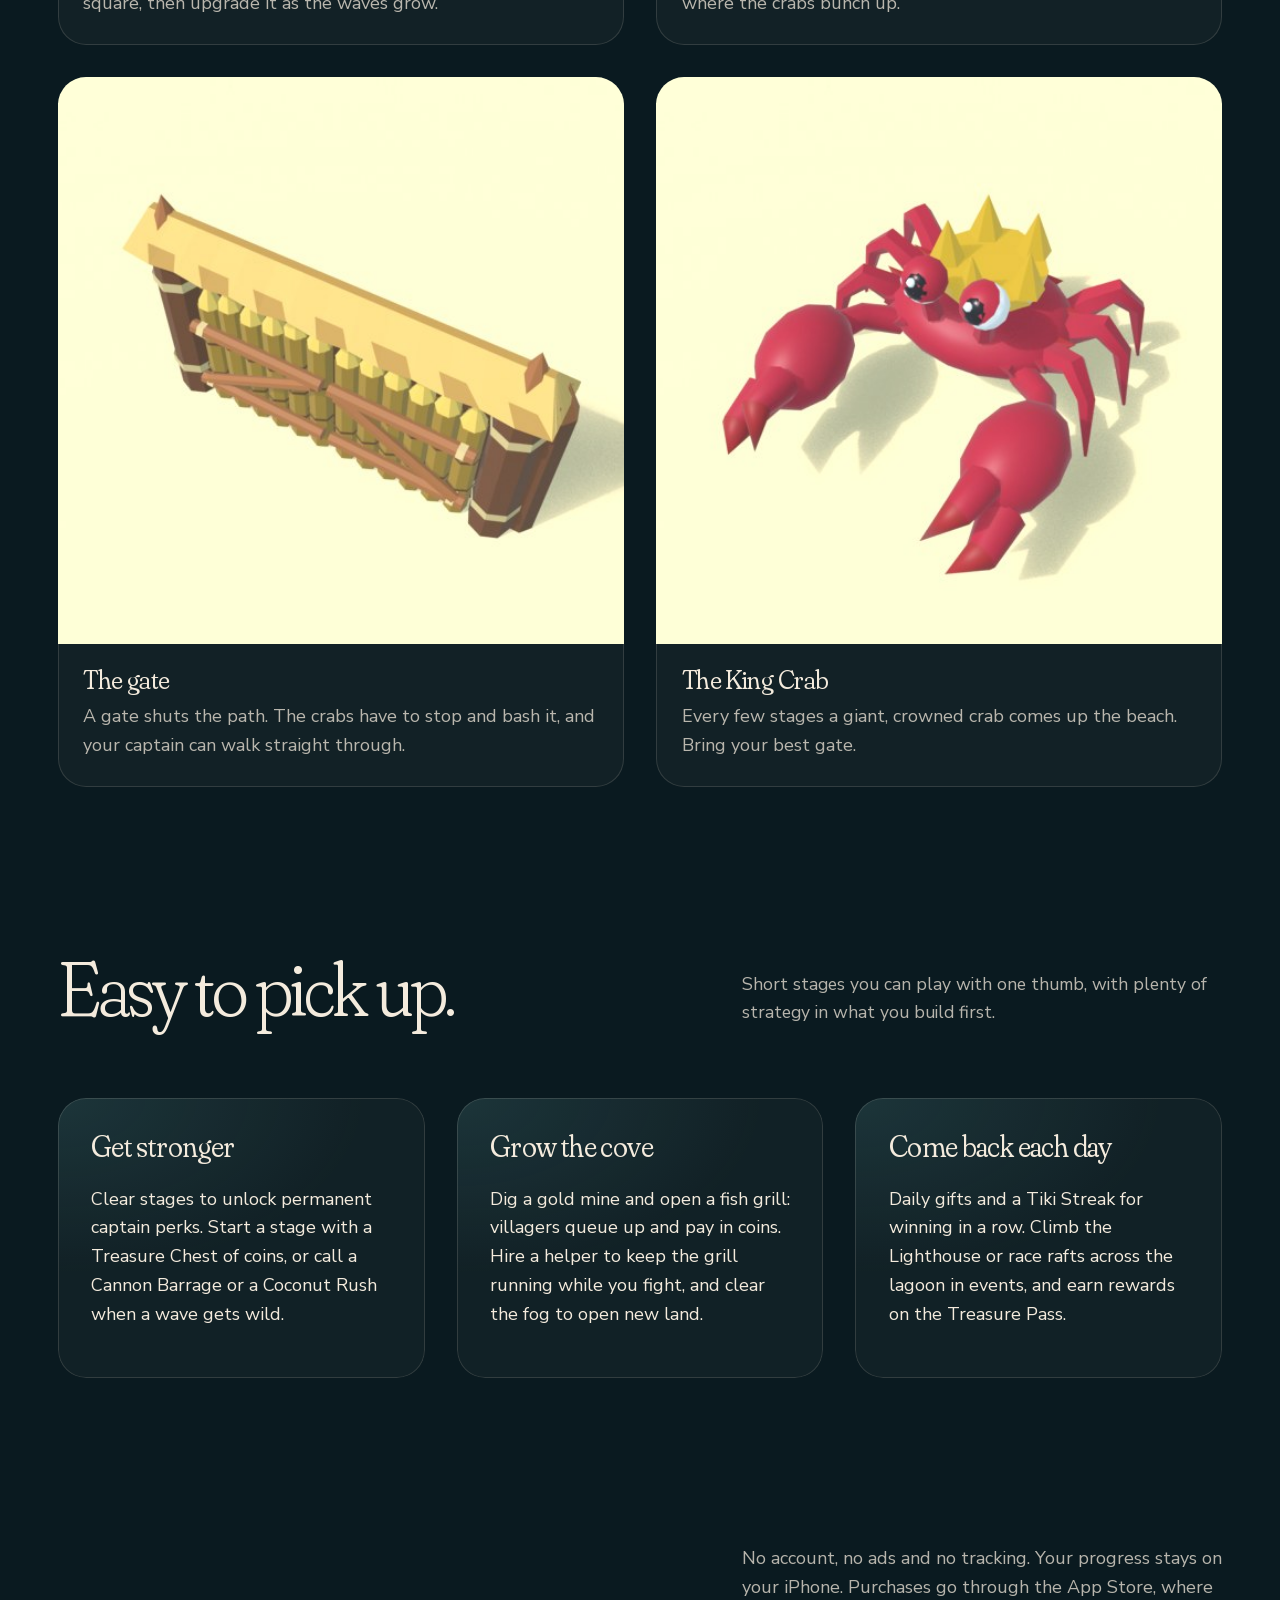
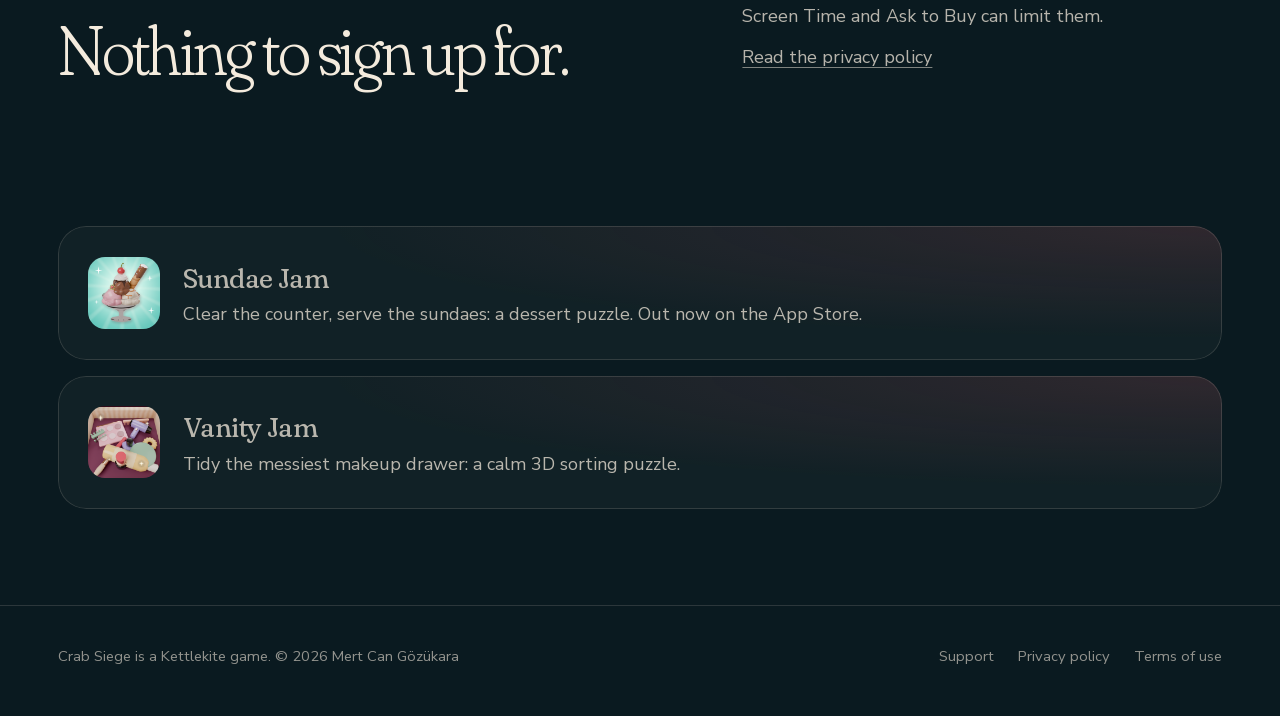
==== commit aaab3a7c: "Coming soon to the App Store, like Vanity Jam: the hero's download button pointed at an App Store id" ====
--- a/index.html
+++ b/index.html
@@ -6,6 +6,10 @@
 <title>Crab Siege: Island Defense</title>
 <meta name="description" content="Chop palms, stack gold and raise towers, gates and cannons to hold your cove against the crabs: an island-defense game for iPhone, by Kettlekite.">
 <meta name="theme-color" content="#0a1a20">
+<link rel="canonical" href="https://crabsiege.kettlekite.com/">
+<meta property="og:type" content="website">
+<meta property="og:url" content="https://crabsiege.kettlekite.com/">
+<meta property="og:site_name" content="Kettlekite">
 <meta property="og:title" content="Crab Siege: Island Defense">
 <meta property="og:description" content="Chop, build and hold the cove: an island-defense game for iPhone.">
 <meta property="og:image" content="https://crabsiege.kettlekite.com/assets/media/og.jpg">
@@ -17,6 +21,7 @@
 <link rel="stylesheet" href="/assets/kk.css">
 <link rel="stylesheet" href="/assets/game.css">
 <link rel="stylesheet" href="/assets/theme.css">
+<link rel="stylesheet" href="/assets/site.css">
 <style>
   /* the game's captures already carry the Dynamic Island, so the frame draws none of its own */
   .phone::before { display: none; }
@@ -26,8 +31,9 @@
 </style>
 </head>
 <body>
+<a class="skip" href="#main">Skip to content</a>
 <header class="bar">
-  <a class="brand" href="/"><img src="/assets/icon.png" alt="" width="34" height="34">Crab Siege</a>
+  <a class="brand" href="/" translate="no"><img src="/assets/icon.png" alt="" width="34" height="34">Crab Siege</a>
   <nav class="nav" aria-label="Site">
     <a href="#how">How it plays</a>
     <a href="#cove">The cove</a>
@@ -35,9 +41,9 @@
   </nav>
 </header>
 
-<main>
+<main id="main">
   <section class="g-hero">
-    <h1 class="g-name">Crab Siege</h1>
+    <h1 class="g-name" translate="no">Crab Siege</h1>
     <div class="g-device"><div class="phone"><img src="/assets/media/hero.jpg" width="660" height="1435" alt="Stage 1 of Crab Siege: the final wave announced above a gate on the sand path, with a bamboo watchtower on each side."></div></div>
     <div class="g-copy wrap">
       <div>
@@ -45,7 +51,7 @@
         <p class="g-sub">An island-defense game for iPhone.</p>
       </div>
       <div class="g-cta">
-        <div class="actions"><a class="btn solid" href="https://apps.apple.com/app/id6828224819">Download on the App Store</a></div>
+        <div class="actions"><span class="btn soon">Coming soon to the App Store</span></div>
         <a class="help" href="/support">Get help</a><br>
         <a class="studio-mark" href="https://kettlekite.com"><svg viewBox="0 0 64 64" aria-hidden="true"><path d="M32 3 L56 26 L32 61 Z" fill="#5fa59a"/><path d="M32 3 L8 26 L32 61 Z" fill="#f0a92e"/></svg>A Kettlekite game</a>
       </div>
@@ -110,7 +116,7 @@
     <div class="sisters">
       <a class="sister rise" href="https://sundaejam.kettlekite.com">
         <img src="/assets/media/sundae-icon.png" alt="" width="72" height="72">
-        <span><strong>Sundae Jam</strong><span>Clear the counter, serve the sundaes: a dessert puzzle.</span></span>
+        <span><strong>Sundae Jam</strong><span>Clear the counter, serve the sundaes: a dessert puzzle. Out now on the App Store.</span></span>
       </a>
       <a class="sister rise" href="https://vanityjam.kettlekite.com">
         <img src="/assets/media/vanity-icon.png" alt="" width="72" height="72">
@@ -122,7 +128,7 @@
 
 <footer class="foot">
   <div class="wrap">
-    <p>Crab Siege is a <a href="https://kettlekite.com">Kettlekite</a> game. © 2026 Mert Can Gözükara</p>
+    <p>Crab&nbsp;Siege is a <a href="https://kettlekite.com">Kettlekite</a> game. © 2026 Mert&nbsp;Can&nbsp;Gözükara</p>
     <ul>
       <li><a href="/support">Support</a></li>
       <li><a href="/privacy">Privacy policy</a></li>
@@ -131,5 +137,6 @@
   </div>
 </footer>
 <script src="/assets/game.js" defer></script>
+<script src="/assets/site.js" defer></script>
 </body>
 </html>
--- a/assets/site.css
+++ b/assets/site.css
@@ -0,0 +1,55 @@
+/* Details on top of the shared kk.css and game.css. Those two are synced from kettlekite-site (scripts/sync-shared.sh)
+   and would lose anything written into them here, so this file holds the polish instead. It is the same on every game
+   site; fold it into kk.css / game.css in kettlekite-site when convenient, then delete it. */
+
+/* The page's own surfaces: selection, scrollbar, taps */
+html { scrollbar-color: var(--ivory-3) var(--bg); -webkit-tap-highlight-color: transparent; }
+::selection { background: color-mix(in srgb, var(--accent) 38%, transparent); color: var(--ivory); }
+a, button { touch-action: manipulation; }
+.quiet, .foot { color: rgba(244, 235, 221, 0.58); } /* 4.5:1 on every game's ground (0.5 fell just short on Vanity's) */
+
+/* Skip link: out of sight until a keyboard reaches it */
+.skip {
+  position: fixed; z-index: 60; top: 0.75rem; left: var(--gutter); padding: 0.75rem 1.2rem; border-radius: 999px;
+  background: var(--ivory); color: var(--ink); font-weight: 600; font-size: 1rem; text-decoration: none; transform: translateY(-300%);
+}
+.skip:focus-visible { transform: none; border-radius: 999px; }
+
+/* 44 px for a finger with no visual shift: padding grows the target, a negative margin gives the space back */
+.brand { padding-block: 5px; margin-block: -5px; }
+.nav a { padding-block: 11px; margin-block: -11px; }
+.g-cta .help { padding-block: 8px; margin-block: calc(0.9rem - 8px) -8px; }
+.studio-mark { padding-block: 10px; margin-block: calc(1.4rem - 10px) -10px; }
+.calm a { display: inline-block; padding-block: 10px; margin-block: -10px; }
+.foot a { display: inline-block; padding-block: 12px; margin-block: -12px; }
+.nav a[aria-current="page"] { color: var(--ivory); }
+
+/* Trick pictures stay square: a height attribute must not beat the aspect ratio */
+.trick img { height: auto; }
+
+/* Apple's own badge, unaltered, for a game that is out (as on kettlekite.com) */
+.store-badge { display: inline-flex; border-radius: 9px; }
+.store-badge img { width: auto; height: 3rem; }
+.store-badge:focus-visible { border-radius: 10px; }
+
+/* Press and hover: everything clickable answers on press; only links move, and never far */
+a.btn, .store-badge, .sister { transition: transform 0.16s var(--ease), background 0.3s var(--ease), box-shadow 0.3s var(--ease); }
+a.btn:active, .store-badge:active { transform: scale(0.97); }
+.sister:active { transform: scale(0.985); }
+@media (hover: hover) and (pointer: fine) {
+  .store-badge:hover { transform: translateY(-1px); }
+  .sister:hover { transform: translateY(-2px); }
+}
+
+/* Blocks rise a little less far and a little sooner; with scripting off they are simply there */
+.rise { transform: translateY(1.25rem); transition: opacity 0.9s var(--ease), transform 0.9s var(--ease); }
+@media (scripting: none) { .rise { opacity: 1; transform: none; } }
+
+/* Phones: the props gather round the phone and leave the words under it clear */
+@media (max-width: 860px) {
+  .g-scene { inset: 0 0 auto 0; height: 64%; }
+}
+
+@media (prefers-reduced-motion: reduce) {
+  .rise { opacity: 1; transform: none; }
+}
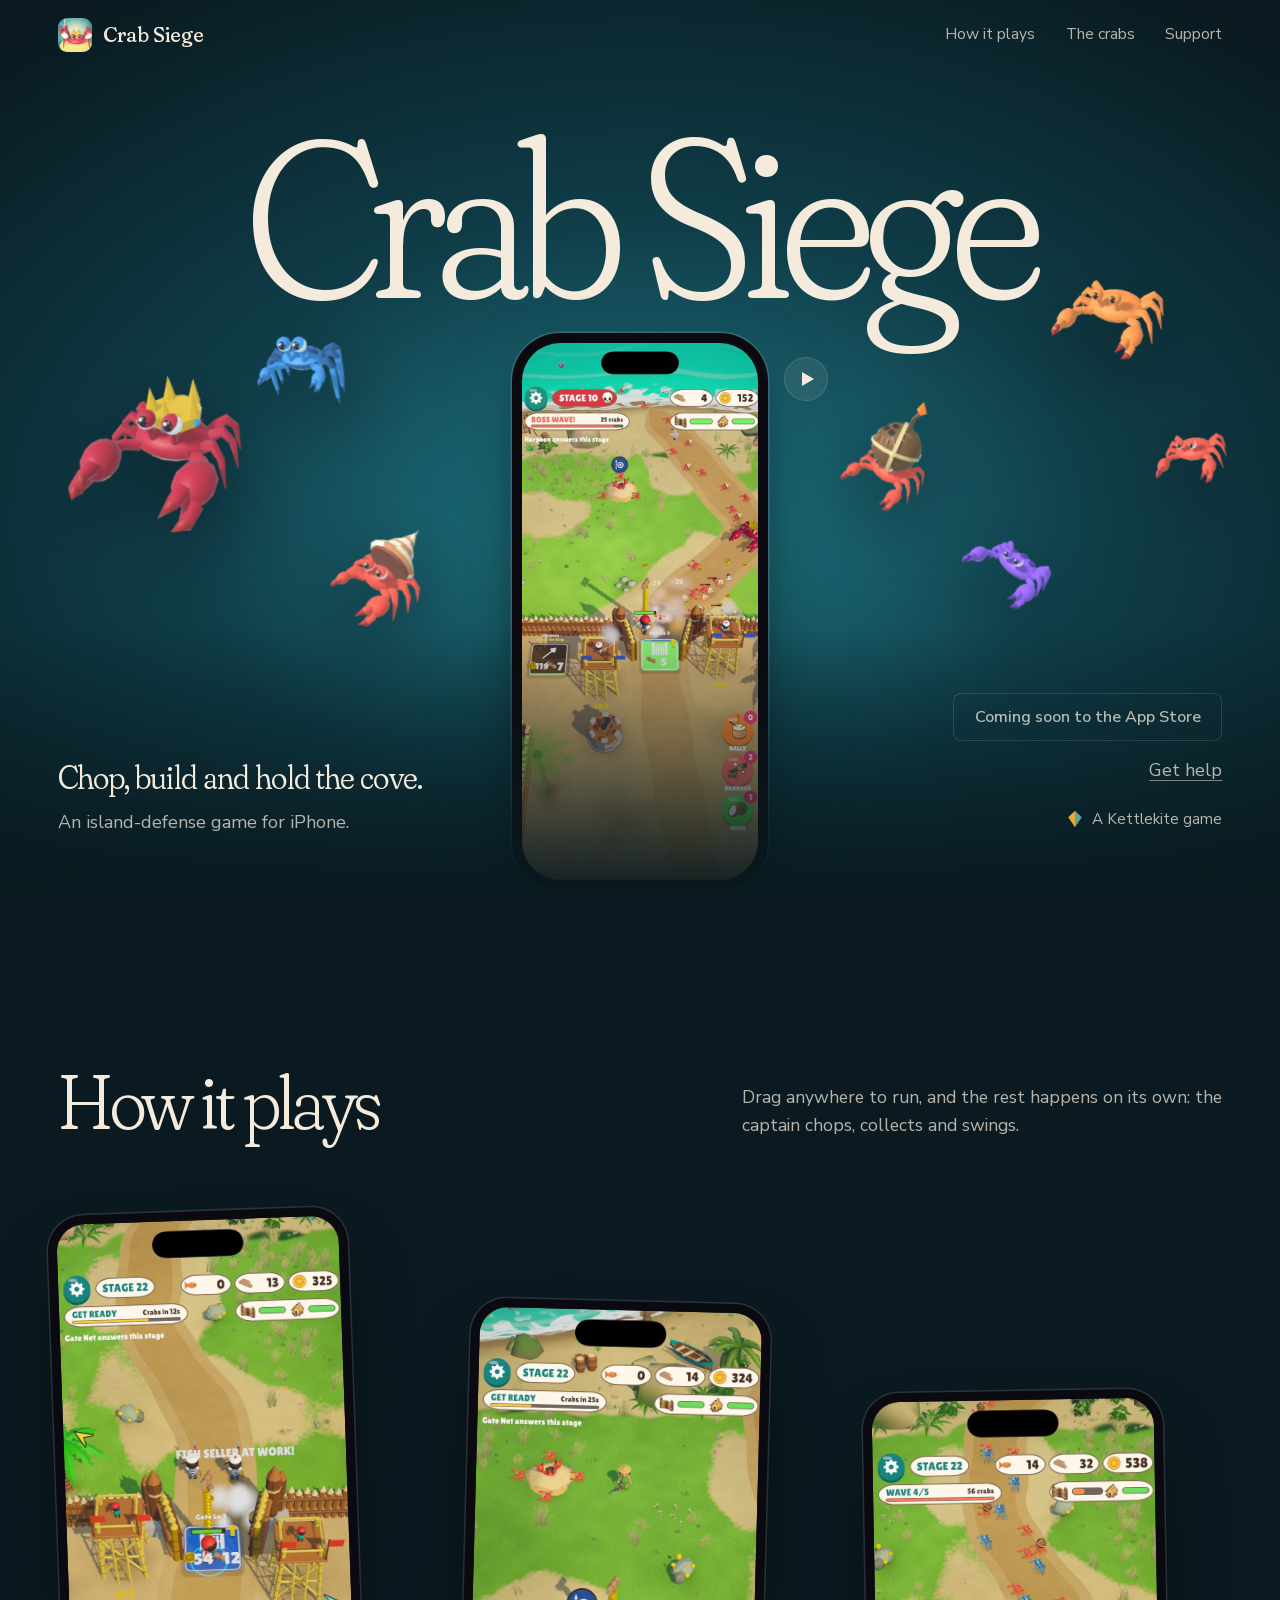
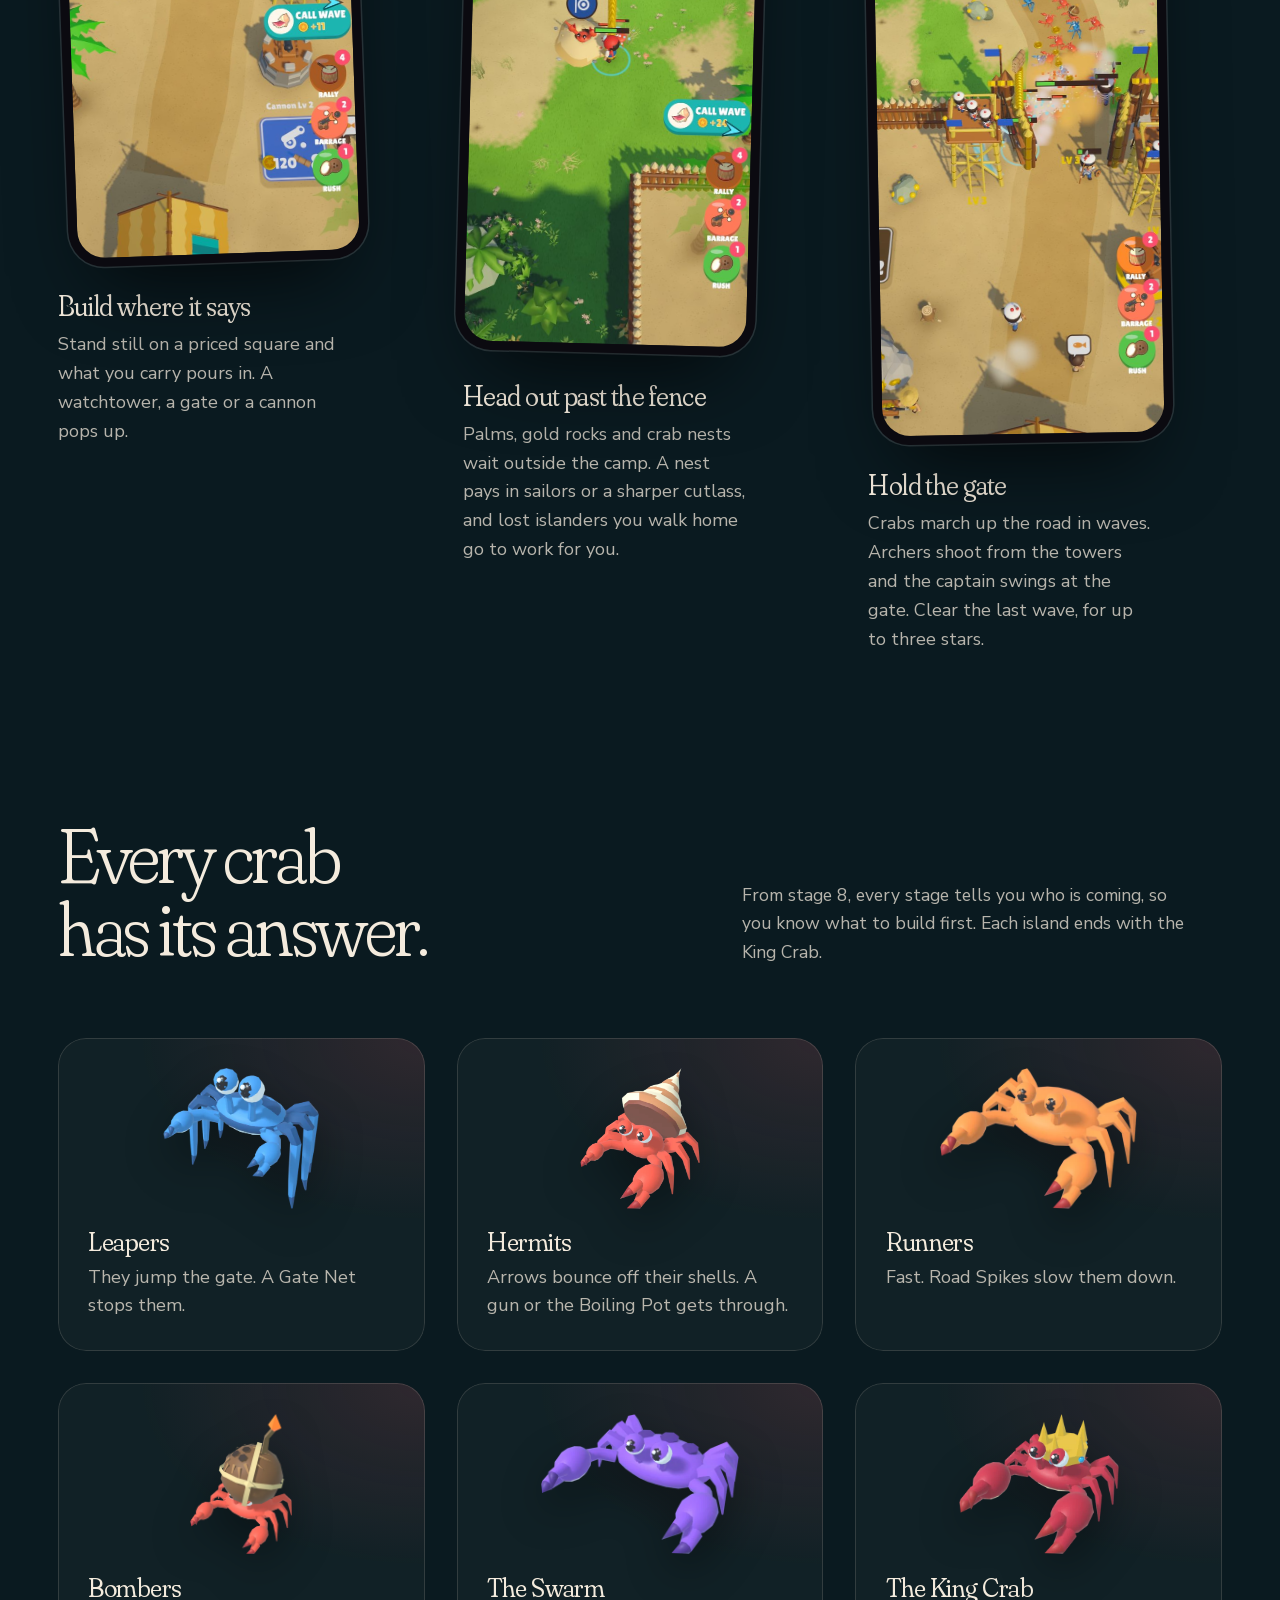
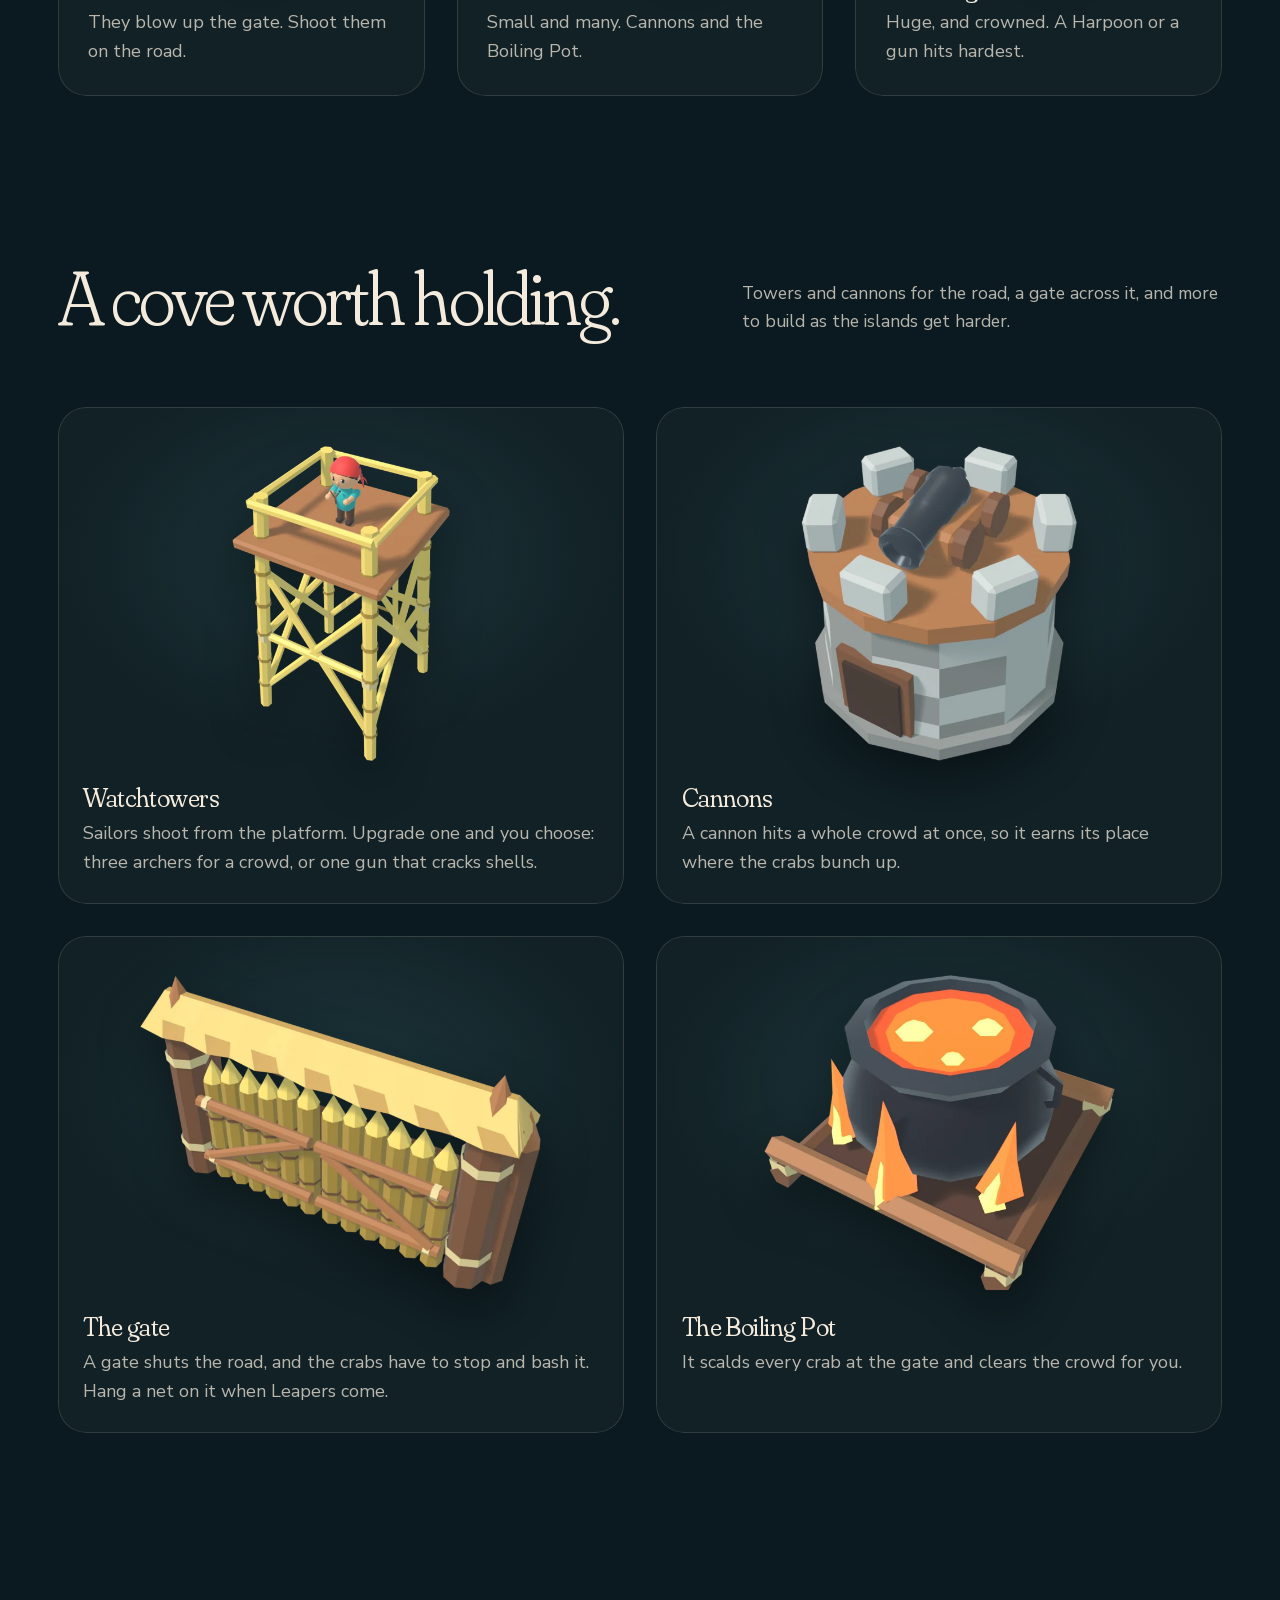
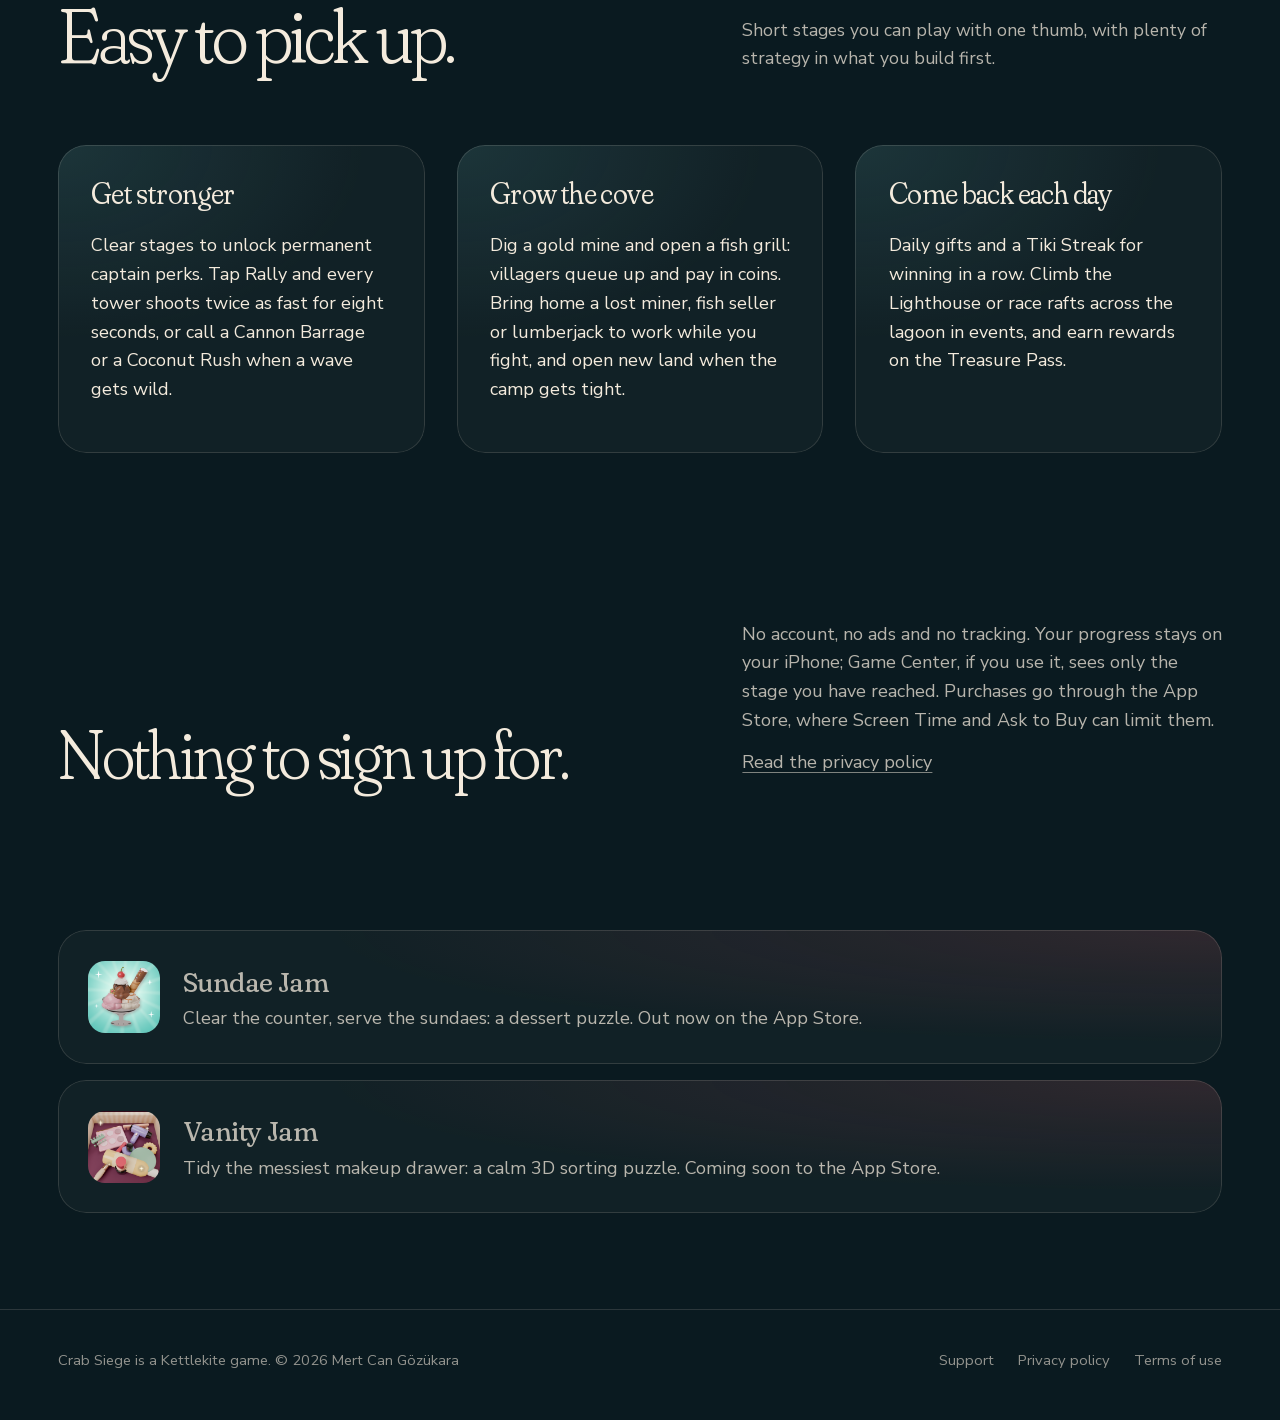
==== commit f748490f: "Crab Siege site from build 17: the King Crab film in the hero, the six crabs and their answers, the " ====
--- a/index.html
+++ b/index.html
@@ -4,7 +4,7 @@
 <meta charset="utf-8">
 <meta name="viewport" content="width=device-width, initial-scale=1, viewport-fit=cover">
 <title>Crab Siege: Island Defense</title>
-<meta name="description" content="Chop palms, stack gold and raise towers, gates and cannons to hold your cove against the crabs: an island-defense game for iPhone, by Kettlekite.">
+<meta name="description" content="Build towers, gates and cannons and hold your island cove against waves of crabs and a crowned King Crab: an island-defense game for iPhone.">
 <meta name="theme-color" content="#0a1a20">
 <link rel="canonical" href="https://crabsiege.kettlekite.com/">
 <meta property="og:type" content="website">
@@ -14,8 +14,8 @@
 <meta property="og:description" content="Chop, build and hold the cove: an island-defense game for iPhone.">
 <meta property="og:image" content="https://crabsiege.kettlekite.com/assets/media/og.jpg">
 <meta name="twitter:card" content="summary_large_image">
-<link rel="icon" href="/assets/icon.png" type="image/png">
-<link rel="apple-touch-icon" href="/assets/icon.png">
+<link rel="icon" href="/assets/icon-96.png" type="image/png">
+<link rel="apple-touch-icon" href="/assets/icon-180.png">
 <link rel="preload" href="/assets/fonts/fraunces-latin.woff2" as="font" type="font/woff2" crossorigin>
 <link rel="stylesheet" href="/assets/fonts/fonts.css">
 <link rel="stylesheet" href="/assets/kk.css">
@@ -25,18 +25,40 @@
 <style>
   /* the game's captures already carry the Dynamic Island, so the frame draws none of its own */
   .phone::before { display: none; }
+  /* the crabs: six kinds, each with the line the game itself shows for it */
+  .crabs { list-style: none; margin: 0; padding: 0; display: grid; grid-template-columns: repeat(3, minmax(0, 1fr)); gap: clamp(1rem, 2.5vw, 2rem); }
+  .crab { display: grid; grid-template-rows: auto auto 1fr; padding: clamp(1.2rem, 2.4vw, 2rem); border-radius: 28px; background: radial-gradient(120% 90% at 100% 0%, var(--sister-tint), transparent 65%), rgba(244, 235, 221, 0.03); box-shadow: inset 0 0 0 1px var(--line); }
+  .crab img { width: auto; height: clamp(96px, 11vw, 150px); max-width: 100%; object-fit: contain; justify-self: center; margin-bottom: 1.2rem; filter: drop-shadow(0 18px 22px rgba(0, 0, 0, 0.4)); }
+  .crab h3 { font-size: 1.7rem; font-weight: 350; margin-bottom: 0.4rem; letter-spacing: -0.02em; }
+  .crab p { color: var(--ivory-2); margin: 0; }
+  /* the defences: cut-outs over a soft glow, like the crabs, rather than bright squares */
+  .trick { background: radial-gradient(70% 55% at 50% 30%, var(--tint), transparent 72%), rgba(244, 235, 221, 0.03); }
+  .trick img { aspect-ratio: 16 / 10; object-fit: contain; padding: clamp(1.4rem, 3vw, 2.6rem) clamp(1.4rem, 3vw, 2.6rem) 0; filter: drop-shadow(0 22px 24px rgba(0, 0, 0, 0.4)); }
   /* two sister games in one block */
   .sisters { display: grid; gap: 1rem; margin: clamp(5rem, 11vw, 9rem) 0 clamp(4rem, 8vw, 6rem); }
   .sisters .sister { margin: 0; }
+  @media (max-width: 860px) {
+    /* phones: two crabs in each gutter beside the phone, clear of its pause button; the rest wait in the crab cards */
+    .g-scene .float:nth-child(1) { --x: 1% !important; --y: 44% !important; }
+    .g-scene .float:nth-child(2) { --x: 3% !important; --y: 22% !important; }
+    .g-scene .float:nth-child(4) { --x: 85% !important; --y: 66% !important; }
+    .g-scene .float:nth-child(5) { --x: 82% !important; --y: 46% !important; }
+    .g-scene .float:nth-child(3), .g-scene .float:nth-child(6), .g-scene .float:nth-child(7) { display: none; }
+    .crabs { grid-template-columns: repeat(2, minmax(0, 1fr)); gap: 0.75rem; }
+    .crab { padding: 1rem 1rem 1.2rem; border-radius: 22px; }
+    .crab img { height: 84px; margin-bottom: 0.8rem; }
+    .crab h3 { font-size: 1.35rem; }
+    .crab p { font-size: 0.95rem; }
+  }
 </style>
 </head>
 <body>
 <a class="skip" href="#main">Skip to content</a>
 <header class="bar">
-  <a class="brand" href="/" translate="no"><img src="/assets/icon.png" alt="" width="34" height="34">Crab Siege</a>
+  <a class="brand" href="/" translate="no"><img src="/assets/icon-96.png" alt="" width="34" height="34">Crab Siege</a>
   <nav class="nav" aria-label="Site">
     <a href="#how">How it plays</a>
-    <a href="#cove">The cove</a>
+    <a href="#crabs">The crabs</a>
     <a href="/support">Support</a>
   </nav>
 </header>
@@ -44,7 +66,16 @@
 <main id="main">
   <section class="g-hero">
     <h1 class="g-name" translate="no">Crab Siege</h1>
-    <div class="g-device"><div class="phone"><img src="/assets/media/hero.jpg" width="660" height="1435" alt="Stage 1 of Crab Siege: the final wave announced above a gate on the sand path, with a bamboo watchtower on each side."></div></div>
+    <div class="g-scene" aria-hidden="true">
+      <img class="float" src="/assets/media/crabs/kingcrab.webp" width="420" height="368" alt="" style="--x:5%;--y:42%;--w:14%;--d:1.1;--r:-8deg">
+      <img class="float" src="/assets/media/crabs/leaper.webp" width="420" height="379" alt="" style="--x:20%;--y:37%;--w:7%;--d:1.6;--r:-16deg">
+      <img class="float" src="/assets/media/crabs/hermitcrab.webp" width="420" height="496" alt="" style="--x:26%;--y:58%;--w:7%;--d:0.7;--r:12deg">
+      <img class="float" src="/assets/media/crabs/bomber.webp" width="420" height="577" alt="" style="--x:66%;--y:44%;--w:6.5%;--d:0.8;--r:10deg">
+      <img class="float" src="/assets/media/crabs/runner.webp" width="420" height="300" alt="" style="--x:82%;--y:31%;--w:9%;--d:1.5;--r:-6deg">
+      <img class="float" src="/assets/media/crabs/swarm.webp" width="420" height="298" alt="" style="--x:75%;--y:60%;--w:7%;--d:1.2;--r:18deg">
+      <img class="float" src="/assets/media/crabs/crab.webp" width="420" height="300" alt="" style="--x:90%;--y:48%;--w:6%;--d:0.6;--r:-20deg">
+    </div>
+    <div class="g-device"><div class="phone"><video src="/assets/media/demo.mp4" poster="/assets/media/demo-poster.jpg" width="496" height="1078" autoplay muted loop playsinline preload="metadata" aria-label="Stage 10 of Crab Siege being played: the King Crab comes up the road with his crowd, and the captain and the towers stop him at the gate."></video></div></div>
     <div class="g-copy wrap">
       <div>
         <p class="g-lede">Chop, build and hold the cove.</p>
@@ -64,29 +95,44 @@
       <p>Drag anywhere to run, and the rest happens on its own: the captain chops, collects and swings.</p>
     </div>
     <ol class="beats">
-      <li class="beat rise" style="--tilt:-2deg"><div class="shot"><img src="/assets/media/chop.jpg" alt="Stage 1: the captain beside a palm tree, a gold mine and a thatched hut." loading="lazy"></div>
-        <h3>Chop and carry</h3><p>Your captain chops palms and scoops up the gold the crabs drop. It all piles up on their back.</p></li>
-      <li class="beat rise" style="--tilt:1.5deg"><div class="shot"><img src="/assets/media/build.jpg" alt="Stage 1 before the first wave: a gate across the sand path and two dashed squares marked Tower, each with its price." loading="lazy"></div>
-        <h3>Build where it says</h3><p>Stand on a dashed square and the stack pours in. A watchtower, a gate or a cannon pops up.</p></li>
-      <li class="beat rise" style="--tilt:-1deg"><div class="shot"><img src="/assets/media/win.jpg" alt="Victory card: three stars, Stage 1 cleared, and the gems earned." loading="lazy"></div>
-        <h3>Hold the line</h3><p>Crabs march up the sand path in waves. Clear the last one and the stage is yours, for up to three stars.</p></li>
+      <li class="beat rise" style="--tilt:-2deg"><div class="shot"><img src="/assets/media/build.jpg" width="660" height="1435" alt="Stage 22: the captain standing on the gate's square between two watchtowers, with a cannon square below and a fish seller at work." loading="lazy"></div>
+        <h3>Build where it says</h3><p>Stand still on a priced square and what you carry pours in. A watchtower, a gate or a cannon pops up.</p></li>
+      <li class="beat rise" style="--tilt:1.5deg"><div class="shot"><img src="/assets/media/wild.jpg" width="660" height="1435" alt="Stage 22 before the first wave: the captain out in the grass past the fence, fighting the crabs of a nest." loading="lazy"></div>
+        <h3>Head out past the fence</h3><p>Palms, gold rocks and crab nests wait outside the camp. A nest pays in sailors or a sharper cutlass, and lost islanders you walk home go to work for you.</p></li>
+      <li class="beat rise" style="--tilt:-1deg"><div class="shot"><img src="/assets/media/hold.jpg" width="660" height="1435" alt="Stage 22, wave 4 of 5: 56 crabs on the road, archers on two watchtowers and the captain fighting at the gate." loading="lazy"></div>
+        <h3>Hold the gate</h3><p>Crabs march up the road in waves. Archers shoot from the towers and the captain swings at the gate. Clear the last wave, for up to three stars.</p></li>
     </ol>
+  </section>
+
+  <section class="g-section wrap" id="crabs" aria-labelledby="crabs-title">
+    <div class="g-head rise">
+      <h2 id="crabs-title">Every crab has its answer.</h2>
+      <p>From stage 8, every stage tells you who is coming, so you know what to build first. Each island ends with the King Crab.</p>
+    </div>
+    <ul class="crabs">
+      <li class="crab rise"><img src="/assets/media/crabs/leaper.webp" width="420" height="379" alt="" loading="lazy"><h3>Leapers</h3><p>They jump the gate. A Gate Net stops them.</p></li>
+      <li class="crab rise"><img src="/assets/media/crabs/hermitcrab.webp" width="420" height="496" alt="" loading="lazy"><h3>Hermits</h3><p>Arrows bounce off their shells. A gun or the Boiling Pot gets through.</p></li>
+      <li class="crab rise"><img src="/assets/media/crabs/runner.webp" width="420" height="300" alt="" loading="lazy"><h3>Runners</h3><p>Fast. Road Spikes slow them down.</p></li>
+      <li class="crab rise"><img src="/assets/media/crabs/bomber.webp" width="420" height="577" alt="" loading="lazy"><h3>Bombers</h3><p>They blow up the gate. Shoot them on the road.</p></li>
+      <li class="crab rise"><img src="/assets/media/crabs/swarm.webp" width="420" height="298" alt="" loading="lazy"><h3>The Swarm</h3><p>Small and many. Cannons and the Boiling Pot.</p></li>
+      <li class="crab rise"><img src="/assets/media/crabs/kingcrab.webp" width="420" height="368" alt="" loading="lazy"><h3>The King Crab</h3><p>Huge, and crowned. A Harpoon or a gun hits hardest.</p></li>
+    </ul>
   </section>
 
   <section class="g-section wrap" id="cove" aria-labelledby="cove-title">
     <div class="g-head rise">
       <h2 id="cove-title">A cove worth holding.</h2>
-      <p>Towers and cannons for the beach, a gate for the path, and a King Crab stomping ashore every few stages.</p>
+      <p>Towers and cannons for the road, a gate across it, and more to build as the islands get harder.</p>
     </div>
     <div class="tricks">
-      <article class="trick rise"><img src="/assets/media/watchtower.jpg" alt="A bamboo watchtower with the captain on its platform." width="512" height="512" loading="lazy">
-        <div><h3>Watchtowers</h3><p>Bamboo towers rain stones on the crabs. Build one on its square, then upgrade it as the waves grow.</p></div></article>
-      <article class="trick rise"><img src="/assets/media/cannon.jpg" alt="A round stone tower with a black cannon on top." width="512" height="512" loading="lazy">
+      <article class="trick rise"><img src="/assets/media/watchtower.webp" alt="A bamboo watchtower with a lookout on its platform." width="387" height="560" loading="lazy">
+        <div><h3>Watchtowers</h3><p>Sailors shoot from the platform. Upgrade one and you choose: three archers for a crowd, or one gun that cracks shells.</p></div></article>
+      <article class="trick rise"><img src="/assets/media/cannon.webp" alt="A round stone tower with a black cannon on top." width="490" height="560" loading="lazy">
         <div><h3>Cannons</h3><p>A cannon hits a whole crowd at once, so it earns its place where the crabs bunch up.</p></div></article>
-      <article class="trick rise"><img src="/assets/media/gate.jpg" alt="A bamboo gate with a thatched top." width="512" height="512" loading="lazy">
-        <div><h3>The gate</h3><p>A gate shuts the path. The crabs have to stop and bash it, and your captain can walk straight through.</p></div></article>
-      <article class="trick rise"><img src="/assets/media/kingcrab.jpg" alt="A giant red crab with a golden crown and two huge claws." width="512" height="512" loading="lazy">
-        <div><h3>The King Crab</h3><p>Every few stages a giant, crowned crab comes up the beach. Bring your best gate.</p></div></article>
+      <article class="trick rise"><img src="/assets/media/gate.webp" alt="A bamboo gate with a thatched top." width="700" height="551" loading="lazy">
+        <div><h3>The gate</h3><p>A gate shuts the road, and the crabs have to stop and bash it. Hang a net on it when Leapers come.</p></div></article>
+      <article class="trick rise"><img src="/assets/media/boilingpot.webp" alt="A black pot of boiling orange broth over a fire, on a wooden frame." width="623" height="560" loading="lazy">
+        <div><h3>The Boiling Pot</h3><p>It scalds every crab at the gate and clears the crowd for you.</p></div></article>
     </div>
   </section>
 
@@ -97,9 +143,9 @@
     </div>
     <div class="shelf">
       <section class="rise" aria-labelledby="more-strong"><h3 id="more-strong">Get stronger</h3>
-        <p>Clear stages to unlock permanent captain perks. Start a stage with a Treasure Chest of coins, or call a Cannon Barrage or a Coconut Rush when a wave gets wild.</p></section>
+        <p>Clear stages to unlock permanent captain perks. Tap Rally and every tower shoots twice as fast for eight seconds, or call a Cannon Barrage or a Coconut Rush when a wave gets wild.</p></section>
       <section class="rise" aria-labelledby="more-grow"><h3 id="more-grow">Grow the cove</h3>
-        <p>Dig a gold mine and open a fish grill: villagers queue up and pay in coins. Hire a helper to keep the grill running while you fight, and clear the fog to open new land.</p></section>
+        <p>Dig a gold mine and open a fish grill: villagers queue up and pay in coins. Bring home a lost miner, fish seller or lumberjack to work while you fight, and open new land when the camp gets tight.</p></section>
       <section class="rise" aria-labelledby="more-back"><h3 id="more-back">Come back each day</h3>
         <p>Daily gifts and a Tiki Streak for winning in a row. Climb the Lighthouse or race rafts across the lagoon in events, and earn rewards on the Treasure Pass.</p></section>
     </div>
@@ -109,18 +155,18 @@
     <div class="calm rise">
       <h2 id="calm-title">Nothing to sign up for.</h2>
       <div>
-        <p>No account, no ads and no tracking. Your progress stays on your iPhone. Purchases go through the App Store, where Screen Time and Ask to Buy can limit them.</p>
+        <p>No account, no ads and no tracking. Your progress stays on your iPhone; Game Center, if you use it, sees only the stage you have reached. Purchases go through the App Store, where Screen Time and Ask to Buy can limit them.</p>
         <p><a href="/privacy">Read the privacy policy</a></p>
       </div>
     </div>
     <div class="sisters">
       <a class="sister rise" href="https://sundaejam.kettlekite.com">
-        <img src="/assets/media/sundae-icon.png" alt="" width="72" height="72">
+        <img src="/assets/media/sundae-icon.png" alt="" width="72" height="72" loading="lazy">
         <span><strong>Sundae Jam</strong><span>Clear the counter, serve the sundaes: a dessert puzzle. Out now on the App Store.</span></span>
       </a>
       <a class="sister rise" href="https://vanityjam.kettlekite.com">
-        <img src="/assets/media/vanity-icon.png" alt="" width="72" height="72">
-        <span><strong>Vanity Jam</strong><span>Tidy the messiest makeup drawer: a calm 3D sorting puzzle.</span></span>
+        <img src="/assets/media/vanity-icon.png" alt="" width="72" height="72" loading="lazy">
+        <span><strong>Vanity Jam</strong><span>Tidy the messiest makeup drawer: a calm 3D sorting puzzle. Coming soon to the App Store.</span></span>
       </a>
     </div>
   </section>
--- a/assets/kk.css
+++ b/assets/kk.css
@@ -60,10 +60,11 @@
 .nav a { text-decoration: none; }
 .nav a:hover { color: var(--ivory); }
 
-/* Buttons: one solid ivory pill per view, everything else outlined or a plain link */
+/* Buttons take the shape of Apple's App Store badge that sits among them: 48 px tall, corners of 8 px
+   (the badge's own, measured). One solid ivory button per view, everything else outlined or a plain link */
 .btn {
   display: inline-flex; align-items: center; justify-content: center; gap: 0.55rem;
-  min-height: 3rem; padding: 0.8rem 1.5rem; border-radius: 999px;
+  min-height: 3rem; padding: 0.8rem 1.35rem; border-radius: 8px;
   font: 600 1rem/1 var(--body); text-decoration: none; white-space: nowrap;
   transition: background 0.3s var(--ease), color 0.3s var(--ease), box-shadow 0.3s var(--ease), transform 0.3s var(--ease);
 }
@@ -72,6 +73,11 @@
 .btn.line { color: var(--ivory); box-shadow: inset 0 0 0 1px var(--ivory-3); }
 .btn.line:hover { box-shadow: inset 0 0 0 1px var(--ivory); }
 .btn.soon { color: var(--ivory-2); box-shadow: inset 0 0 0 1px var(--line); cursor: default; }
+/* A row of them, centred on one line; the gap is the badge's clear space (a quarter of its height).
+   Apple's own badge, unaltered, for a game that is out; "coming soon" holds its place until then */
+.actions { display: flex; flex-wrap: wrap; align-items: center; gap: 0.75rem; }
+.store-badge { display: inline-flex; border-radius: 8px; }
+.store-badge img { width: auto; height: 3rem; }
 
 /* Long-form pages: privacy, terms, support */
 .doc { max-width: var(--measure); padding-top: clamp(7rem, 14vw, 10rem); padding-bottom: 3rem; }
--- a/assets/site.css
+++ b/assets/site.css
@@ -41,6 +41,19 @@
   .sister:hover { transform: translateY(-2px); }
 }
 
+/* The hero film's pause button, beside the phone's top corner (site.js adds it) */
+.film-toggle {
+  position: absolute; top: 1.5rem; right: -3.75rem; width: 44px; height: 44px; display: grid; place-items: center;
+  border: 0; border-radius: 999px; background: rgba(244, 235, 221, 0.08); box-shadow: inset 0 0 0 1px var(--line);
+  color: var(--ivory); cursor: pointer; transition: background 0.3s var(--ease), transform 0.16s var(--ease);
+}
+.film-toggle::before { content: ""; box-sizing: border-box; width: 12px; height: 14px; border-inline: 4px solid currentColor; }
+.film-toggle[data-state="paused"]::before { width: 0; height: 0; margin-left: 3px; border-style: solid; border-width: 7px 0 7px 12px; border-color: transparent transparent transparent currentColor; }
+.film-toggle:active { transform: scale(0.94); }
+.film-toggle:focus-visible { border-radius: 999px; }
+@media (hover: hover) and (pointer: fine) { .film-toggle:hover { background: rgba(244, 235, 221, 0.16); } }
+@media (max-width: 860px) { .film-toggle { top: 0.75rem; right: -3.4rem; } }
+
 /* Blocks rise a little less far and a little sooner; with scripting off they are simply there */
 .rise { transform: translateY(1.25rem); transition: opacity 0.9s var(--ease), transform 0.9s var(--ease); }
 @media (scripting: none) { .rise { opacity: 1; transform: none; } }
